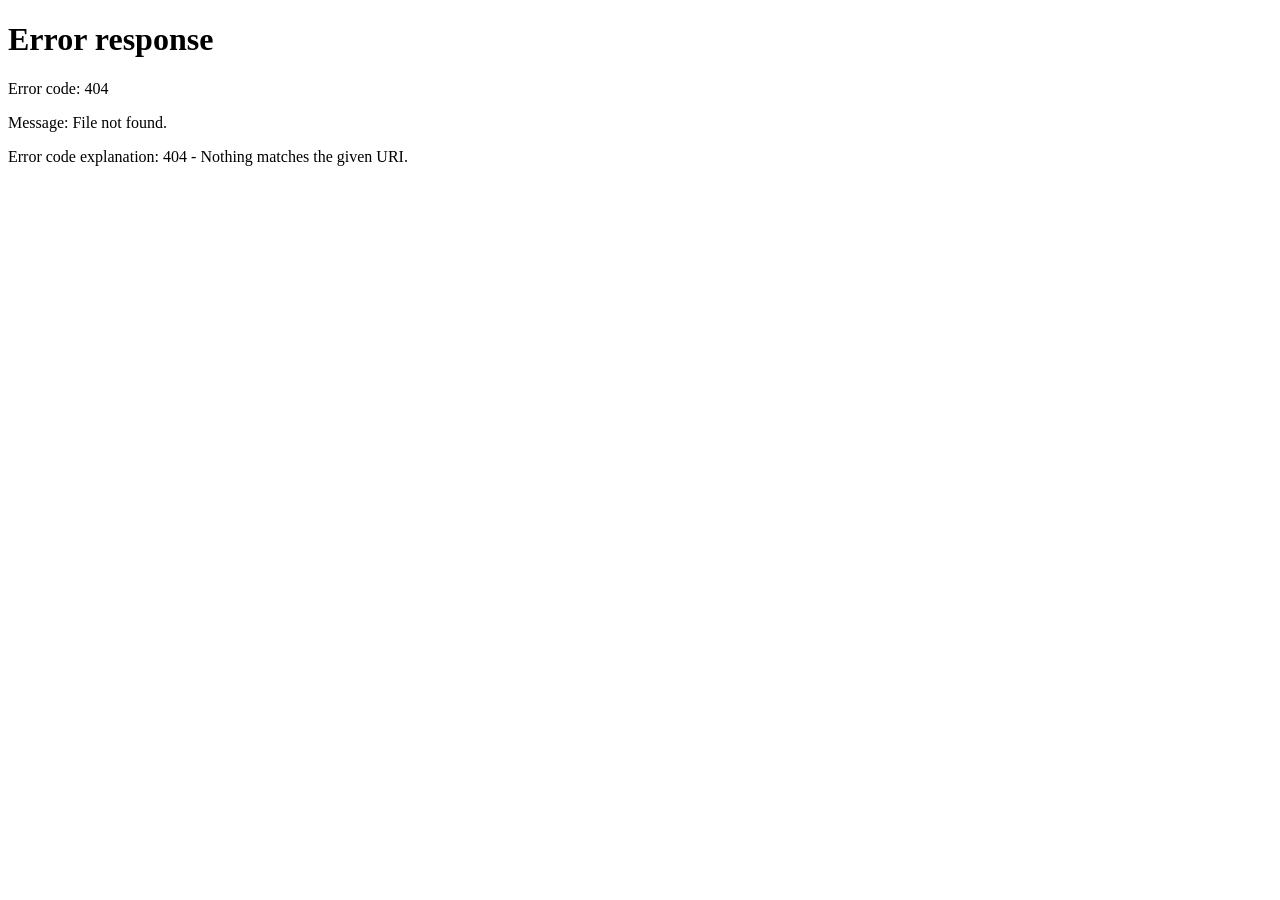
==== index.html @ 4dc51db3 "Update index.html" ====
<!doctype html>
<html lang="ko">
  <head>
    <meta charset="UTF-8" />
    <base href="/metam-edu-system/">
    <link rel="icon" type="image/svg+xml" href="/vite.svg" />
    <meta name="viewport" content="width=device-width, initial-scale=1.0" />
    <title>MetaM 교육 관리 시스템</title>
    <script type="module" crossorigin src="/assets/index-cdt6q6hz.js"></script>
    <link rel="stylesheet" crossorigin href="/assets/index-m59glmsz.css">
    <!-- SheetJS: 엑셀 파싱 라이브러리 -->
    <script src="https://cdn.sheetjs.com/xlsx-latest/package/dist/xlsx.full.min.js"></script>
    <style>
      /* 인원/시간 숫자 컬럼 정렬 */
      table tbody td { text-align: left; }
      table tbody td:nth-child(7),
      table tbody td:nth-child(8) { text-align: right; padding-right: 1.5rem; }
      /* 모달 만족도 입력란 CSS로 숨기기 (React DOM 건드리지 않음) */
      input[placeholder="0.0 ~ 5.0"] { display: none !important; }
    </style>
  </head>
  <body>
    <div id="root"></div>

    <!-- ── 상단 툴바 ─────────────────────────────────────── -->
    <div id="mm-bar" style="
      position:fixed; top:10px; right:14px; z-index:9000;
      display:flex; align-items:center; gap:6px;
      font-family:'Apple SD Gothic Neo','Malgun Gothic',sans-serif;
    ">
      <span id="mm-user" style="
        background:rgba(30,41,59,0.95); border:1px solid #334155;
        color:#94a3b8; padding:5px 14px; border-radius:20px; font-size:13px;
      "></span>
      <button onclick="mmOpenPw()" title="비밀번호 변경" style="
        background:rgba(30,41,59,0.95); border:1px solid #334155;
        color:#f1f5f9; padding:5px 10px; border-radius:8px; font-size:14px; cursor:pointer;
      ">🔑</button>
      <button onclick="mmOpenAdminEdu()" title="관리자 교육 현황" style="
        background:rgba(30,41,59,0.95); border:1px solid #334155;
        color:#f1f5f9; padding:5px 10px; border-radius:8px; font-size:14px; cursor:pointer;
      ">📊</button>
      <button onclick="mmOpenAudit()" title="감사 로그" style="
        background:rgba(30,41,59,0.95); border:1px solid #334155;
        color:#f1f5f9; padding:5px 10px; border-radius:8px; font-size:14px; cursor:pointer;
      ">📋</button>
      <button onclick="mmLogout()" style="
        background:rgba(30,41,59,0.95); border:1px solid #334155;
        color:#ef4444; padding:5px 12px; border-radius:8px; font-size:13px;
        font-weight:600; cursor:pointer;
      ">로그아웃</button>
    </div>

    <!-- ── 비밀번호 변경 모달 ─────────────────────────────── -->
    <div id="mm-pw-modal" style="display:none; position:fixed; inset:0; background:rgba(0,0,0,0.7);
      z-index:9100; align-items:center; justify-content:center;
      font-family:'Apple SD Gothic Neo','Malgun Gothic',sans-serif;">
      <div style="background:#1e293b; border:1px solid #334155; border-radius:14px;
        padding:36px 32px; width:320px;">
        <h3 style="color:#f1f5f9; margin:0 0 6px; font-size:17px;">비밀번호 변경</h3>
        <p id="mm-pw-desc" style="color:#94a3b8; font-size:13px; margin:0 0 20px;"></p>
        <div id="mm-pw-err" style="display:none; background:#7f1d1d; border:1px solid #dc2626;
          color:#fca5a5; padding:8px 12px; border-radius:6px; font-size:12px; margin-bottom:12px;"></div>
        <input id="mm-pw-new" type="password" placeholder="새 비밀번호" style="
          width:100%; padding:10px 12px; background:#0f172a; border:1px solid #334155;
          border-radius:8px; color:#f1f5f9; font-size:14px; outline:none; margin-bottom:10px;">
        <input id="mm-pw-confirm" type="password" placeholder="새 비밀번호 확인" style="
          width:100%; padding:10px 12px; background:#0f172a; border:1px solid #334155;
          border-radius:8px; color:#f1f5f9; font-size:14px; outline:none; margin-bottom:20px;">
        <div style="display:flex; gap:8px;">
          <button id="mm-pw-cancel" style="flex:1; padding:10px; background:#334155;
            color:#f1f5f9; border:none; border-radius:8px; font-size:14px; cursor:pointer;">취소</button>
          <button onclick="mmSavePw()" style="flex:2; padding:10px; background:#3b82f6;
            color:#fff; border:none; border-radius:8px; font-size:14px; font-weight:600; cursor:pointer;">변경하기</button>
        </div>
      </div>
    </div>

    <!-- ── 관리자 교육 현황 패널 ──────────────────────────── -->
    <div id="mm-admin-edu-modal" style="display:none; position:fixed; inset:0; background:rgba(0,0,0,0.85);
      z-index:9100; align-items:center; justify-content:center;
      font-family:'Apple SD Gothic Neo','Malgun Gothic',sans-serif;">
      <div style="background:#f8fafc; border-radius:16px; width:95vw; max-width:1100px;
        height:88vh; display:flex; flex-direction:column; overflow:hidden; box-shadow:0 20px 60px rgba(0,0,0,0.4);">

        <!-- 헤더 -->
        <div style="background:#1e293b; padding:18px 24px; display:flex; justify-content:space-between; align-items:center; flex-shrink:0;">
          <h2 style="color:#f1f5f9; margin:0; font-size:18px;">📊 관리자 교육 현황</h2>
          <div style="display:flex; gap:10px; align-items:center;">
            <label style="padding:8px 16px; background:#3b82f6; color:white; border-radius:8px;
              font-size:13px; font-weight:600; cursor:pointer; white-space:nowrap;">
              📤 엑셀 업로드
              <input type="file" accept=".xlsx,.xls" onchange="handleAdminEduUpload(event)"
                style="display:none;">
            </label>
            <button onclick="toggleAdminEduManage()" id="admin-edu-manage-btn" style="padding:8px 14px; background:#475569;
              color:#f1f5f9; border:none; border-radius:8px; font-size:12px; cursor:pointer;">⚙️ 데이터 관리</button>
            <button onclick="deleteSelectedAdminEdu()" id="admin-edu-delete-btn" style="display:none;padding:8px 14px; background:#dc2626;
              color:white; border:none; border-radius:8px; font-size:12px; cursor:pointer;">🗑 선택 삭제</button>
            <button onclick="cancelAdminEduManage()" id="admin-edu-cancel-btn" style="display:none;padding:8px 14px; background:#334155;
              color:#94a3b8; border:none; border-radius:8px; font-size:12px; cursor:pointer;">취소</button>
            <button onclick="mmCloseAdminEdu()" style="padding:8px 16px; background:#334155;
              color:#94a3b8; border:none; border-radius:8px; font-size:13px; cursor:pointer;">닫기</button>
          </div>
        </div>

        <!-- 바디 -->
        <div style="display:flex; flex:1; overflow:hidden;">

          <!-- 왼쪽: PJT 목록 -->
          <div style="width:220px; background:white; border-right:1px solid #e2e8f0;
            overflow-y:auto; flex-shrink:0;">
            <div style="padding:14px 16px; background:#f1f5f9; border-bottom:1px solid #e2e8f0;">
              <span style="font-size:12px; color:#64748b; font-weight:600;">센터 목록</span>
            </div>
            <div id="admin-edu-pjt-list"></div>
          </div>

          <!-- 오른쪽: 명단 -->
          <div id="admin-edu-content" style="flex:1; padding:24px; overflow-y:auto; background:#f8fafc;">
            <div style="display:flex; align-items:center; justify-content:center; height:100%; color:#94a3b8; font-size:15px;">
              왼쪽에서 센터를 선택하세요
            </div>
          </div>

        </div>
      </div>
    </div>

    <!-- ── 감사 로그 모달 ─────────────────────────────────── -->
    <div id="mm-audit-modal" style="display:none; position:fixed; inset:0; background:rgba(0,0,0,0.8);
      z-index:9100; align-items:center; justify-content:center;
      font-family:'Apple SD Gothic Neo','Malgun Gothic',sans-serif;">
      <div style="background:#1e293b; border:1px solid #334155; border-radius:14px;
        width:780px; max-width:95vw; max-height:82vh; display:flex; flex-direction:column; overflow:hidden;">
        <div style="padding:22px 26px 0; border-bottom:1px solid #334155; flex-shrink:0;">
          <div style="display:flex; justify-content:space-between; align-items:center; margin-bottom:14px;">
            <h3 style="color:#f1f5f9; margin:0; font-size:17px;">🔐 감사 로그</h3>
            <button onclick="mmCloseAudit()" style="background:#334155; border:none;
              color:#94a3b8; padding:5px 12px; border-radius:6px; cursor:pointer; font-size:13px;">닫기</button>
          </div>
          <div id="mm-audit-pw-sec" style="margin-bottom:14px;">
            <div style="display:flex; gap:8px;">
              <input id="mm-audit-pw" type="password" placeholder="관리자 비밀번호" style="
                flex:1; padding:9px 12px; background:#0f172a; border:1px solid #334155;
                border-radius:8px; color:#f1f5f9; font-size:14px; outline:none;">
              <button onclick="mmCheckAuditPw()" style="padding:9px 16px; background:#3b82f6;
                color:#fff; border:none; border-radius:8px; font-size:14px; cursor:pointer;">확인</button>
            </div>
            <div id="mm-audit-pw-err" style="display:none; color:#ef4444; font-size:12px; margin-top:6px;"></div>
          </div>
        </div>
        <div id="mm-audit-content" style="display:none; flex:1; overflow-y:auto; padding:0 26px 22px;">
          <div style="display:flex; justify-content:space-between; align-items:center; margin:14px 0 10px;">
            <span id="mm-audit-count" style="color:#64748b; font-size:13px;"></span>
            <button onclick="mmClearLogs()" style="background:#7f1d1d; border:none; color:#fca5a5;
              padding:5px 12px; border-radius:6px; cursor:pointer; font-size:12px;">로그 초기화</button>
          </div>
          <table style="width:100%; border-collapse:collapse; font-size:13px;">
            <thead>
              <tr style="border-bottom:1px solid #334155;">
                <th style="padding:9px 8px; color:#64748b; text-align:left; font-weight:500; white-space:nowrap;">시간</th>
                <th style="padding:9px 8px; color:#64748b; text-align:left; font-weight:500;">사번</th>
                <th style="padding:9px 8px; color:#64748b; text-align:left; font-weight:500;">이름</th>
                <th style="padding:9px 8px; color:#64748b; text-align:left; font-weight:500;">행동</th>
                <th style="padding:9px 8px; color:#64748b; text-align:left; font-weight:500;">상세</th>
              </tr>
            </thead>
            <tbody id="mm-audit-tbody"></tbody>
          </table>
          <div id="mm-audit-empty" style="display:none; text-align:center; padding:40px; color:#64748b;">로그 기록이 없습니다.</div>
        </div>
      </div>
    </div>

    <script>
    const PFX = 'metamEdu_';
    const AUDIT_PW = '7256!';

    let mmUser = null;
    try {
      mmUser = JSON.parse(localStorage.getItem(PFX + 'currentUser') || 'null');
    } catch(e) {}

    if (!mmUser) {
      location.replace('./login.html');
    } else {
      document.getElementById('mm-user').textContent = mmUser.name + ' (' + mmUser.id + ')';
    }

    function mmLog(action, detail) {
      if (!mmUser) return;
      try {
        const logs = JSON.parse(localStorage.getItem(PFX + 'auditLogs') || '[]');
        logs.unshift({
          ts: new Date().toLocaleString('ko-KR', { timeZone: 'Asia/Seoul' }),
          id: mmUser.id, name: mmUser.name, action, detail: detail || ''
        });
        if (logs.length > 500) logs.splice(500);
        localStorage.setItem(PFX + 'auditLogs', JSON.stringify(logs));
      } catch(e) {}
    }

    const _origAlert = window.alert;
    window.alert = function(msg) {
      if (mmUser && typeof msg === 'string') {
        if (msg.includes('추가')) mmLog('교육 추가', msg);
        else if (msg.includes('수정')) mmLog('교육 수정', msg);
        else if (msg.includes('삭제')) mmLog('교육 삭제', msg);
      }
      return _origAlert.apply(this, arguments);
    };

    function mmLogout() {
      mmLog('로그아웃');
      localStorage.removeItem(PFX + 'currentUser');
      if (localStorage.getItem(PFX + 'autoLogin') !== '1') {
        localStorage.removeItem(PFX + 'autoLoginUser');
      }
      location.replace('./login.html');
    }

    function mmOpenPw() {
      document.getElementById('mm-pw-desc').textContent = '새 비밀번호를 입력하세요.';
      document.getElementById('mm-pw-new').value = '';
      document.getElementById('mm-pw-confirm').value = '';
      document.getElementById('mm-pw-err').style.display = 'none';
      document.getElementById('mm-pw-cancel').style.display = '';
      document.getElementById('mm-pw-modal').style.display = 'flex';
    }
    document.getElementById('mm-pw-cancel').addEventListener('click', () => {
      document.getElementById('mm-pw-modal').style.display = 'none';
    });
    function mmSavePw() {
      const np = document.getElementById('mm-pw-new').value;
      const cp = document.getElementById('mm-pw-confirm').value;
      const errEl = document.getElementById('mm-pw-err');
      errEl.style.display = 'none';
      if (!np) { errEl.textContent = '새 비밀번호를 입력하세요.'; errEl.style.display = 'block'; return; }
      if (np !== cp) { errEl.textContent = '비밀번호가 일치하지 않습니다.'; errEl.style.display = 'block'; return; }
      localStorage.setItem(PFX + 'pw_' + mmUser.id, np);
      mmLog('비밀번호 변경', '사번: ' + mmUser.id);
      document.getElementById('mm-pw-modal').style.display = 'none';
      alert('비밀번호가 변경되었습니다!');
    }

    function mmOpenAudit() {
      document.getElementById('mm-audit-pw-sec').style.display = 'block';
      document.getElementById('mm-audit-content').style.display = 'none';
      document.getElementById('mm-audit-pw').value = '';
      document.getElementById('mm-audit-pw-err').style.display = 'none';
      document.getElementById('mm-audit-modal').style.display = 'flex';
      mmLog('감사로그 열기 시도');
    }
    function mmCloseAudit() {
      document.getElementById('mm-audit-modal').style.display = 'none';
    }
    function mmCheckAuditPw() {
      const pw = document.getElementById('mm-audit-pw').value;
      if (pw === AUDIT_PW) {
        document.getElementById('mm-audit-pw-sec').style.display = 'none';
        document.getElementById('mm-audit-content').style.display = 'block';
        mmLog('감사로그 열기 성공');
        mmRenderLogs();
      } else {
        document.getElementById('mm-audit-pw-err').textContent = '비밀번호가 올바르지 않습니다.';
        document.getElementById('mm-audit-pw-err').style.display = 'block';
        mmLog('감사로그 비밀번호 오류');
      }
    }
    document.getElementById('mm-audit-pw').addEventListener('keydown', e => {
      if (e.key === 'Enter') mmCheckAuditPw();
    });
    function mmRenderLogs() {
      const logs = JSON.parse(localStorage.getItem(PFX + 'auditLogs') || '[]');
      const tbody = document.getElementById('mm-audit-tbody');
      document.getElementById('mm-audit-count').textContent = '총 ' + logs.length + '개의 로그';
      if (logs.length === 0) {
        tbody.innerHTML = '';
        document.getElementById('mm-audit-empty').style.display = 'block';
        return;
      }
      document.getElementById('mm-audit-empty').style.display = 'none';
      const colors = { '로그인':'#22c55e','자동 로그인':'#10b981','로그아웃':'#f59e0b',
        '비밀번호 변경':'#3b82f6','교육 추가':'#10b981','교육 수정':'#f59e0b','교육 삭제':'#ef4444',
        '감사로그 열기 성공':'#06b6d4','감사로그 열기 시도':'#a78bfa','감사로그 비밀번호 오류':'#dc2626','로그 초기화':'#dc2626' };
      tbody.innerHTML = logs.map((log, i) => {
        const c = Object.entries(colors).find(([k]) => log.action.includes(k))?.[1] || '#94a3b8';
        return '<tr style="border-bottom:1px solid #1e293b;' + (i%2?'background:rgba(255,255,255,0.02)':'') + '">'
          + '<td style="padding:8px; color:#64748b; white-space:nowrap; font-size:12px;">' + log.ts + '</td>'
          + '<td style="padding:8px; color:#cbd5e1; font-family:monospace; font-size:13px;">' + log.id + '</td>'
          + '<td style="padding:8px; color:#e2e8f0; font-weight:500;">' + log.name + '</td>'
          + '<td style="padding:8px;"><span style="background:' + c + '22; color:' + c + '; padding:2px 8px; border-radius:4px; font-size:12px;">' + log.action + '</span></td>'
          + '<td style="padding:8px; color:#64748b; font-size:12px; max-width:200px; word-break:break-all;">' + (log.detail||'-') + '</td>'
          + '</tr>';
      }).join('');
    }
    // ── 관리자 교육 현황 ──────────────────────────────────────
    var ADMIN_SUPABASE_URL = 'https://wmuvdvqkopblhqdktrer.supabase.co';
    var ADMIN_SUPABASE_KEY = 'sb_publishable__y_4Lu06P5X3tiUObqdv2g_HCoqCrdU';
    var adminEduData = [];
    var selectedPjt = null;

    function mmOpenAdminEdu() {
      document.getElementById('mm-admin-edu-modal').style.display = 'flex';
      loadAdminEduData();
    }
    function mmCloseAdminEdu() {
      document.getElementById('mm-admin-edu-modal').style.display = 'none';
    }

    function loadAdminEduData() {
      document.getElementById('admin-edu-pjt-list').innerHTML =
        '<p style="padding:20px;color:#94a3b8;font-size:13px;">불러오는 중...</p>';
      fetch(ADMIN_SUPABASE_URL + '/rest/v1/admin_education?select=*&order=date.asc,pjt.asc,name.asc', {
        headers: {
          'apikey': ADMIN_SUPABASE_KEY,
          'Authorization': 'Bearer ' + ADMIN_SUPABASE_KEY
        }
      })
      .then(function(r) { return r.json(); })
      .then(function(data) {
        adminEduData = Array.isArray(data) ? data : [];
        renderAdminEduPJTList();
        if (selectedPjt) showAdminEduCenter(selectedPjt);
      })
      .catch(function() {
        document.getElementById('admin-edu-pjt-list').innerHTML =
          '<p style="padding:20px;color:#ef4444;font-size:13px;">데이터 로드 실패</p>';
      });
    }

    function renderAdminEduPJTList() {
      var listEl = document.getElementById('admin-edu-pjt-list');
      var pjts = [];
      adminEduData.forEach(function(r) {
        if (r.pjt && pjts.indexOf(r.pjt) === -1) pjts.push(r.pjt);
      });
      pjts.sort();
      if (pjts.length === 0) {
        listEl.innerHTML = '<p style="padding:20px;color:#94a3b8;font-size:13px;line-height:1.6;">데이터가 없습니다.<br>엑셀을 업로드해주세요.</p>';
        return;
      }
      listEl.innerHTML = '';
      pjts.forEach(function(pjt) {
        var count = adminEduData.filter(function(r) { return r.pjt === pjt; }).length;
        var item = document.createElement('div');
        var isSelected = pjt === selectedPjt;
        item.style.cssText = 'padding:12px 16px;cursor:pointer;border-bottom:1px solid #f1f5f9;display:flex;justify-content:space-between;align-items:center;'
          + (isSelected ? 'background:#eff6ff;border-left:3px solid #3b82f6;' : 'border-left:3px solid transparent;');
        item.innerHTML = '<span style="font-weight:' + (isSelected?'600':'500') + ';color:' + (isSelected?'#2563eb':'#1e293b') + ';font-size:14px;">' + pjt + '</span>'
          + '<span style="background:#475569;color:#f1f5f9;padding:2px 8px;border-radius:10px;font-size:11px;font-weight:500;">' + count + '회</span>';
        item.onmouseover = function() { if (pjt !== selectedPjt) item.style.background = '#f8fafc'; };
        item.onmouseout = function() { if (pjt !== selectedPjt) item.style.background = ''; };
        item.onclick = function() { selectedPjt = pjt; renderAdminEduPJTList(); showAdminEduCenter(pjt); };
        listEl.appendChild(item);
      });
    }

    function showAdminEduCenter(pjt) {
      var filtered = adminEduData.filter(function(r) { return r.pjt === pjt; });
      var contentEl = document.getElementById('admin-edu-content');
      var html = '<div style="display:flex;justify-content:space-between;align-items:center;margin-bottom:20px;">'
        + '<h3 style="margin:0;color:#1e293b;font-size:17px;font-weight:700;">' + pjt
        + ' <span style="font-size:13px;color:#64748b;font-weight:400;">총 ' + filtered.length + '회</span></h3></div>'
        + '<div style="background:white;border-radius:10px;overflow:hidden;box-shadow:0 1px 4px rgba(0,0,0,0.08);">'
        + '<table style="width:100%;border-collapse:collapse;font-size:14px;">'
        + '<thead><tr style="background:#f1f5f9;">'
        + (adminEduManageMode ? '<th style="padding:12px 16px;text-align:center;color:#64748b;font-weight:600;font-size:12px;"><input type="checkbox" id="admin-edu-chk-all" onchange="toggleAllAdminEduChk(this)"></th>' : '')
        + '<th style="padding:12px 16px;text-align:left;color:#64748b;font-weight:600;font-size:12px;">번호</th>'
        + '<th style="padding:12px 16px;text-align:left;color:#64748b;font-weight:600;font-size:12px;">일자</th>'
        + '<th style="padding:12px 16px;text-align:left;color:#64748b;font-weight:600;font-size:12px;">PJT</th>'
        + '<th style="padding:12px 16px;text-align:left;color:#64748b;font-weight:600;font-size:12px;">교육명</th>'
        + '<th style="padding:12px 16px;text-align:left;color:#64748b;font-weight:600;font-size:12px;">이름</th>'
        + '</tr></thead><tbody>';
      filtered.forEach(function(row, i) {
        html += '<tr style="border-top:1px solid #f1f5f9;' + (i%2?'background:#fafafa;':'') + '">'
          + (adminEduManageMode ? '<td style="padding:11px 16px;text-align:center;"><input type="checkbox" class="admin-edu-chk" data-id="' + row.id + '"></td>' : '')
          + '<td style="padding:11px 16px;color:#94a3b8;font-size:12px;">' + (i+1) + '</td>'
          + '<td style="padding:11px 16px;color:#475569;">' + (row.date||'-') + '</td>'
          + '<td style="padding:11px 16px;color:#475569;">' + (row.pjt||'-') + '</td>'
          + '<td style="padding:11px 16px;color:#475569;">' + (row.education_name||'-') + '</td>'
          + '<td style="padding:11px 16px;color:#1e293b;font-weight:500;">' + (row.name||'-') + '</td>'
          + '</tr>';
      });
      html += '</tbody></table></div>';
      contentEl.innerHTML = html;
    }

    function handleAdminEduUpload(event) {
      var file = event.target.files[0];
      if (!file) return;
      var reader = new FileReader();
      reader.onload = function(e) {
        try {
          var wb = XLSX.read(e.target.result, { type: 'binary' });
          var ws = wb.Sheets[wb.SheetNames[0]];
          var jsonData = XLSX.utils.sheet_to_json(ws, { header: 1 });
          var rows = [];
          // 첫 행이 헤더면 스킵, 아니면 1행부터 처리
          var startIdx = 0;
          if (jsonData.length > 0) {
            var firstRow = jsonData[0];
            var isHeader = firstRow.some(function(cell) {
              var s = String(cell||'').toLowerCase();
              return s.includes('일자') || s.includes('pjt') || s.includes('이름') || s.includes('date');
            });
            if (isHeader) startIdx = 1;
          }
          for (var i = startIdx; i < jsonData.length; i++) {
            var row = jsonData[i];
            if (!row || row.length < 5) continue;
            // 엑셀 컬럼: 번호(0) | 일자(1) | PJT(2) | 교육명(3) | 이름(4)
            var date           = String(row[1]||'').trim();
            var pjt            = String(row[2]||'').trim();
            var education_name = String(row[3]||'').trim();
            var name           = String(row[4]||'').trim();
            if (date && pjt && name) rows.push({ date: date, pjt: pjt, education_name: education_name, name: name });
          }
          if (rows.length === 0) {
            alert('업로드할 데이터가 없습니다.\n파일 형식: 번호 | 일자 | PJT | 교육명 | 이름 순서로 확인해주세요.');
            return;
          }
          if (confirm(rows.length + '건을 업로드합니다.\n기존 데이터에 추가됩니다. 진행할까요?')) {
            uploadAdminEduRows(rows);
          }
        } catch(err) {
          alert('파일 읽기 오류: ' + err.message);
        }
      };
      reader.readAsBinaryString(file);
      event.target.value = '';
    }

    function uploadAdminEduRows(rows) {
      fetch(ADMIN_SUPABASE_URL + '/rest/v1/admin_education', {
        method: 'POST',
        headers: {
          'apikey': ADMIN_SUPABASE_KEY,
          'Authorization': 'Bearer ' + ADMIN_SUPABASE_KEY,
          'Content-Type': 'application/json',
          'Prefer': 'return=minimal'
        },
        body: JSON.stringify(rows)
      })
      .then(function(res) {
        if (res.ok) {
          alert('✅ ' + rows.length + '건 업로드 완료!');
          loadAdminEduData();
        } else {
          res.text().then(function(t) { alert('업로드 실패: ' + t); });
        }
      })
      .catch(function(err) { alert('오류: ' + err.message); });
    }

    var adminEduManageMode = false;

    function toggleAdminEduManage() {
      adminEduManageMode = true;
      document.getElementById('admin-edu-manage-btn').style.display = 'none';
      document.getElementById('admin-edu-delete-btn').style.display = '';
      document.getElementById('admin-edu-cancel-btn').style.display = '';
      if (selectedPjt) showAdminEduCenter(selectedPjt);
    }

    function cancelAdminEduManage() {
      adminEduManageMode = false;
      document.getElementById('admin-edu-manage-btn').style.display = '';
      document.getElementById('admin-edu-delete-btn').style.display = 'none';
      document.getElementById('admin-edu-cancel-btn').style.display = 'none';
      if (selectedPjt) showAdminEduCenter(selectedPjt);
    }

    function deleteSelectedAdminEdu() {
      var checked = document.querySelectorAll('.admin-edu-chk:checked');
      if (checked.length === 0) {
        alert('삭제할 항목을 선택해주세요.');
        return;
      }
      if (!confirm(checked.length + '개 항목을 삭제합니다. 계속할까요?')) return;

      var ids = Array.from(checked).map(function(cb) { return cb.getAttribute('data-id'); });
      var promises = ids.map(function(id) {
        return fetch(ADMIN_SUPABASE_URL + '/rest/v1/admin_education?id=eq.' + id, {
          method: 'DELETE',
          headers: {
            'apikey': ADMIN_SUPABASE_KEY,
            'Authorization': 'Bearer ' + ADMIN_SUPABASE_KEY
          }
        });
      });

      Promise.all(promises)
        .then(function() {
          alert('✅ ' + ids.length + '개 삭제 완료!');
          adminEduManageMode = false;
          document.getElementById('admin-edu-manage-btn').style.display = '';
          document.getElementById('admin-edu-delete-btn').style.display = 'none';
          document.getElementById('admin-edu-cancel-btn').style.display = 'none';
          loadAdminEduData();
        })
        .catch(function(err) { alert('삭제 오류: ' + err.message); });
    }

    function toggleAllAdminEduChk(el) {
      document.querySelectorAll('.admin-edu-chk').forEach(function(cb) {
        cb.checked = el.checked;
      });
    }

    function mmClearLogs() {
      if (mmUser.id !== '2024100098') {
        alert('감사로그 초기화는 관리자만 가능합니다.');
        return;
      }
      if (confirm('감사로그를 초기화하시겠습니까?')) {
        const cnt = JSON.parse(localStorage.getItem(PFX + 'auditLogs') || '[]').length;
        mmLog('로그 초기화', '초기화 전 ' + cnt + '개');
        localStorage.setItem(PFX + 'auditLogs', '[]');
        mmRenderLogs();
      }
    }
    </script>

    <script>
    (function() {
      var currentFilter = null;
      var currentInstructor = '전체 강사';

      function waitForReact() {
        var debounce = null;
        var observer = new MutationObserver(function() {
          clearTimeout(debounce);
          debounce = setTimeout(applyCustomizations, 300);
        });
        observer.observe(document.body, { childList: true, subtree: true });
        setTimeout(applyCustomizations, 800);
        setTimeout(applyCustomizations, 2000);
        setTimeout(applyCustomizations, 4000);
      }

      function applyCustomizations() {
        hideReactFilterBtns();
        ensureToolbar();
        watchModalOpen();
        // fixModalInputs는 버튼 클릭 시에만 실행 (여기서 호출 금지)
        fixInstructorPage();
        fixCenterPage();
        if (currentFilter) filterRows(currentFilter);
        else showAll();
        applyInstructorFilter();
        updateMyBtns();
      }

      // 강사별 현황 페이지 수정
      function fixInstructorPage() {
        // 1. 제목 텍스트 변경
        document.querySelectorAll('h4').forEach(function(el) {
          if (el.textContent.trim() === '진행한 센터별 만족도 평균' && !el.getAttribute('data-fixed')) {
            el.textContent = '진행한 센터 교육 현황';
            el.setAttribute('data-fixed', 'true');
          }
        });

        // 2. ★ 과 만족도 숫자 숨기기
        document.querySelectorAll('span.text-lg.font-bold.text-blue-600').forEach(function(el) {
          if (el.getAttribute('data-sat-hidden')) return;
          var t = el.textContent.trim();
          if (t === '★' || t.match(/^\d+\.\d+$/)) {
            el.style.setProperty('display', 'none', 'important');
            el.setAttribute('data-sat-hidden', 'true');
          }
        });

        // 3. 센터명 글씨 크게
        document.querySelectorAll('span.text-sm.font-medium.text-slate-700').forEach(function(el) {
          if (el.getAttribute('data-size-fixed')) return;
          if (el.textContent.trim().match(/^[A-Z]{2,4}[0-9]*$/)) {
            el.style.fontSize = '1rem';
            el.style.fontWeight = '700';
            el.setAttribute('data-size-fixed', 'true');
          }
        });
      }

      // 센터별 교육 현황 클릭 시 만족도 컬럼 숨기기
      function fixCenterPage() {
        document.querySelectorAll('th').forEach(function(th) {
          if (th.textContent.trim() !== '만족도') return;
          if (th.getAttribute('data-sat-hidden')) return;

          // 헤더 숨기기
          th.style.setProperty('display', 'none', 'important');
          th.setAttribute('data-sat-hidden', 'true');

          // 해당 컬럼 인덱스
          var idx = Array.from(th.parentElement.children).indexOf(th);

          // 같은 테이블 모든 TD 숨기기
          var table = th.closest('table');
          if (table) {
            table.querySelectorAll('tbody tr').forEach(function(row) {
              var td = row.children[idx];
              if (td) {
                td.style.setProperty('display', 'none', 'important');
                td.setAttribute('data-sat-hidden', 'true');
              }
            });
          }
        });
      }

      // ① React 원본 필터 버튼 숨김 (모달 안 교육유형 버튼은 제외)
      function hideReactFilterBtns() {
        document.querySelectorAll('button').forEach(function(btn) {
          var t = btn.textContent.trim();
          if ((t === '전체' || t === '정규' || t === '특강' || t === '관리자') && !btn.hasAttribute('data-my-btn')) {
            var p = btn.parentElement;
            var inModal = false;
            while (p) {
              if (p.textContent && p.textContent.includes('새 교육 입력')) { inModal = true; break; }
              p = p.parentElement;
            }
            if (inModal) return;
            var parent = btn.parentElement;
            if (parent && !parent.hasAttribute('data-react-hidden')) {
              parent.setAttribute('data-react-hidden', 'true');
              parent.style.setProperty('display', 'none', 'important');
            }
          }
        });
      }

      // ② 필터버튼 + 백업버튼 한 줄 통합 툴바
      function ensureToolbar() {
        if (document.getElementById('mm-toolbar')) return;
        var searchInput = document.querySelector('input[placeholder*="검색"]');
        if (!searchInput) return;
        if (searchInput.placeholder.includes('센터')) return;
        var searchContainer = searchInput.closest('div');
        if (!searchContainer) return;
        var wrapper = searchContainer.parentElement;
        if (!wrapper) return;

        var toolbar = document.createElement('div');
        toolbar.id = 'mm-toolbar';
        toolbar.style.cssText = 'display:flex;justify-content:space-between;align-items:center;margin-bottom:8px;flex-wrap:wrap;gap:8px;';

        var filterGroup = document.createElement('div');
        filterGroup.id = 'my-filter-btns';
        filterGroup.style.cssText = 'display:flex;gap:6px;flex-wrap:wrap;align-items:center;';

        ['전체','신입','기존','특강','관리자'].forEach(function(label) {
          var btn = document.createElement('button');
          btn.textContent = label;
          btn.setAttribute('data-my-btn', 'true');
          btn.style.cssText = getBtnStyle(false);
          btn.addEventListener('click', function(e) {
            e.stopPropagation();
            currentFilter = (label === '전체') ? null : label;
            if (!currentFilter) showAll(); else filterRows(currentFilter);
            applyInstructorFilter();
            updateMyBtns();
          });
          filterGroup.appendChild(btn);
        });

        var select = document.createElement('select');
        select.id = 'my-instr-select';
        select.style.cssText = 'padding:7px 12px;border:1px solid #e2e8f0;border-radius:8px;font-size:14px;color:#475569;background:white;cursor:pointer;height:38px;';
        ['전체 강사','김보경','김현정','나혜리','구혜린'].forEach(function(name) {
          var opt = document.createElement('option');
          opt.value = name; opt.textContent = name;
          select.appendChild(opt);
        });
        select.addEventListener('change', function() {
          currentInstructor = select.value;
          if (currentFilter) filterRows(currentFilter); else showAll();
          applyInstructorFilter();
        });
        filterGroup.appendChild(select);

        var backupBtn = document.createElement('button');
        backupBtn.textContent = '📥 전체 백업 다운로드';
        backupBtn.setAttribute('data-backup-btn', 'true');
        backupBtn.style.cssText = 'padding:7px 14px;background:#059669;color:white;border:none;border-radius:8px;font-size:13px;font-weight:500;cursor:pointer;white-space:nowrap;height:38px;';
        backupBtn.onmouseover = function() { backupBtn.style.background = '#047857'; };
        backupBtn.onmouseout = function() { backupBtn.style.background = '#059669'; };
        backupBtn.onclick = function(e) { e.stopPropagation(); downloadExcel(); };

        toolbar.appendChild(filterGroup);
        toolbar.appendChild(backupBtn);
        wrapper.insertBefore(toolbar, searchContainer);
      }

      function getBtnStyle(active) {
        return active
          ? 'padding:7px 16px;background:#2563eb;color:white;border:1px solid #2563eb;border-radius:8px;font-size:14px;font-weight:600;cursor:pointer;height:38px;box-shadow:0 2px 8px rgba(37,99,235,0.3);'
          : 'padding:7px 16px;background:white;color:#475569;border:1px solid #e2e8f0;border-radius:8px;font-size:14px;font-weight:500;cursor:pointer;height:38px;';
      }

      function updateMyBtns() {
        var container = document.getElementById('my-filter-btns');
        if (!container) return;
        Array.from(container.querySelectorAll('button[data-my-btn]')).forEach(function(btn) {
          var t = btn.textContent.trim();
          var isActive = currentFilter ? t === currentFilter : t === '전체';
          btn.style.cssText = getBtnStyle(isActive);
        });
      }

      // ③ 강사 필터
      function applyInstructorFilter() {
        if (currentInstructor === '전체 강사') return;
        document.querySelectorAll('table tbody tr').forEach(function(row) {
          if (row.style.display === 'none') return;
          var matched = false;
          row.querySelectorAll('td').forEach(function(cell) {
            if (cell.textContent.trim() === currentInstructor) matched = true;
          });
          if (!matched) row.style.display = 'none';
        });
      }

      // ④ 행 필터링
      function filterRows(type) {
        document.querySelectorAll('table tbody tr').forEach(function(row) {
          var matched = false;
          row.querySelectorAll('td').forEach(function(cell) {
            if (cell.textContent.trim() === type) matched = true;
          });
          row.style.display = matched ? '' : 'none';
        });
      }

      function showAll() {
        document.querySelectorAll('table tbody tr').forEach(function(row) { row.style.display = ''; });
      }

      // ⑤ 교육 입력 모달 감지
      function watchModalOpen() {
        document.querySelectorAll('button').forEach(function(btn) {
          var t = btn.textContent.trim();
          if ((t.includes('교육 입력') || t.includes('교육입력')) && !btn.hasAttribute('data-modal-watcher')) {
            btn.setAttribute('data-modal-watcher', 'true');
            btn.addEventListener('click', function() {
              setTimeout(fixModalInputs, 300);
              setTimeout(fixModalInputs, 700);
              setTimeout(fixModalInputs, 1200);
            });
          }
        });
      }

      function fixModalInputs() {
        var candidates = Array.from(document.querySelectorAll('div')).filter(function(div) {
          return div.textContent.includes('새 교육 입력') && div.querySelector('select');
        });
        if (!candidates.length) return;
        var modal = candidates[candidates.length - 1];

        // 1. 센터 드롭다운 → 텍스트 입력으로 교체
        replaceCenterWithTextInput(modal);

        // 2. 인원/시간 기본값 0 제거
        clearDefaultZeroValues(modal);

        // 3. 만족도 섹션 완전 숨기기
        hideSatisfactionSection(modal);
      }

      function replaceCenterWithTextInput(modal) {
        if (modal.querySelector('[data-center-text-input]')) return;

        var centerSel = null;
        modal.querySelectorAll('select').forEach(function(sel) {
          if (sel.id === 'my-instr-select') return;
          var opts = Array.from(sel.options);
          var texts = opts.map(function(o) { return o.text; });
          if (opts.length >= 5
              && !texts.some(function(t) { return t === '온라인' || t === '오프라인'; })
              && !texts.some(function(t) { return ['김보경','김현정','나혜리','구혜린'].indexOf(t) > -1; })) {
            centerSel = sel;
          }
        });
        if (!centerSel) return;

        centerSel.style.setProperty('display', 'none', 'important');

        var textInput = document.createElement('input');
        textInput.type = 'text';
        textInput.placeholder = '센터명 직접 입력 (예: IPI6)';
        textInput.setAttribute('data-center-text-input', 'true');
        textInput.style.cssText = 'width:100%;padding:8px 12px;border:1px solid #e2e8f0;border-radius:8px;font-size:14px;color:#1e293b;outline:none;box-sizing:border-box;';

        textInput.addEventListener('input', function() {
          var val = textInput.value.trim();
          var exists = Array.from(centerSel.options).some(function(o) { return o.value === val; });
          if (!exists && val) {
            var opt = document.createElement('option');
            opt.value = val; opt.text = val;
            centerSel.appendChild(opt);
          }
          var setter = Object.getOwnPropertyDescriptor(window.HTMLSelectElement.prototype, 'value').set;
          setter.call(centerSel, val);
          centerSel.dispatchEvent(new Event('change', { bubbles: true }));
        });

        centerSel.parentElement.insertBefore(textInput, centerSel);
      }

      function clearDefaultZeroValues(modal) {
        modal.querySelectorAll('input[type="number"]').forEach(function(inp) {
          if (inp.getAttribute('data-zero-cleared')) return;
          if (inp.value === '0' || inp.value === '0.0') {
            var setter = Object.getOwnPropertyDescriptor(window.HTMLInputElement.prototype, 'value').set;
            setter.call(inp, '');
            inp.dispatchEvent(new Event('input', { bubbles: true }));
            inp.dispatchEvent(new Event('change', { bubbles: true }));
            inp.setAttribute('data-zero-cleared', 'true');
          }
        });
      }

      function hideSatisfactionSection(modal) {
        if (modal.querySelector('[data-sat-section-hidden]')) return;
        var inp = modal.querySelector('input[placeholder*="0.0"]');
        if (!inp) return;
        var container = inp.closest('div');
        if (container && container !== modal) {
          container.style.setProperty('display', 'none', 'important');
          container.setAttribute('data-sat-section-hidden', 'true');
        }
      }

      // ⑥ 엑셀 다운로드
      function downloadExcel() {
        var rows = Array.from(document.querySelectorAll('table tbody tr'));
        var data = [];
        rows.forEach(function(row) {
          var cells = Array.from(row.querySelectorAll('td'));
          if (cells.length > 0) data.push(cells.map(function(c) { return c.textContent.trim(); }));
        });
        if (data.length === 0) { alert('백업할 데이터가 없습니다.'); return; }

        var headers = Array.from(document.querySelectorAll('table thead th')).map(function(th) { return th.textContent.trim(); });

        function pad(n) { return String(n).padStart(2,'0'); }
        function esc(v) { return String(v).replace(/&/g,'&amp;').replace(/</g,'&lt;').replace(/>/g,'&gt;'); }

        function getDateFromRow(row) {
          for (var i = 0; i < row.length; i++) {
            var m = String(row[i]).match(/(\d{4})-(\d{2})-\d{2}/);
            if (m) return { key: m[1]+'-'+m[2], label: parseInt(m[2])+'월' };
          }
          return { key: '미상', label: '미상' };
        }

        var instrIdx = Math.max(headers.indexOf('강사'), 0);
        var timeIdx  = Math.max(headers.indexOf('시간'), 0);
        var personIdx = Math.max(headers.indexOf('인원'), 0);
        var centerIdx = Math.max(headers.indexOf('센터'), 0);

        var instrOrder = ['김보경','김현정','나혜리','구혜린'];
        var instrMonthMap = {}, allMonths = {};

        data.forEach(function(row) {
          var instr = row[instrIdx] || '미배정';
          var dateInfo = getDateFromRow(row);
          if (!instrMonthMap[instr]) instrMonthMap[instr] = {};
          if (!instrMonthMap[instr][dateInfo.key]) instrMonthMap[instr][dateInfo.key] = {label:dateInfo.label, 교육횟수:0, 총시간:0, 총인원:0};
          instrMonthMap[instr][dateInfo.key].교육횟수++;
          instrMonthMap[instr][dateInfo.key].총시간 += parseFloat(row[timeIdx]) || 0;
          instrMonthMap[instr][dateInfo.key].총인원 += parseInt(row[personIdx]) || 0;
          allMonths[dateInfo.key] = dateInfo.label;
        });

        var sortedMonthKeys = Object.keys(allMonths).sort();
        var allInstrs = Object.keys(instrMonthMap);
        var sortedInstrs = instrOrder.filter(function(n) { return allInstrs.indexOf(n) > -1; });
        allInstrs.forEach(function(n) { if (sortedInstrs.indexOf(n) === -1) sortedInstrs.push(n); });

        var instrSheetData = [];
        var nameRow = [''];
        sortedInstrs.forEach(function(instr) { nameRow.push(instr); nameRow.push(''); nameRow.push(''); nameRow.push(''); });
        instrSheetData.push(nameRow);

        var itemRow = ['월'];
        sortedInstrs.forEach(function() { itemRow.push('총교육시간(H)'); itemRow.push('교육횟수'); itemRow.push('총교육인원(명)'); itemRow.push(''); });
        instrSheetData.push(itemRow);

        sortedMonthKeys.forEach(function(mk) {
          var row = [allMonths[mk]];
          sortedInstrs.forEach(function(instr) {
            var d = instrMonthMap[instr] && instrMonthMap[instr][mk];
            row.push(d ? d.총시간 : '-'); row.push(d ? d.교육횟수 : '-'); row.push(d ? d.총인원 : '-'); row.push('');
          });
          instrSheetData.push(row);
        });

        var totalRow = ['합계'];
        sortedInstrs.forEach(function(instr) {
          var t = {교육횟수:0, 총시간:0, 총인원:0};
          sortedMonthKeys.forEach(function(mk) {
            if (instrMonthMap[instr] && instrMonthMap[instr][mk]) {
              t.교육횟수 += instrMonthMap[instr][mk].교육횟수;
              t.총시간   += instrMonthMap[instr][mk].총시간;
              t.총인원   += instrMonthMap[instr][mk].총인원;
            }
          });
          totalRow.push(t.총시간); totalRow.push(t.교육횟수); totalRow.push(t.총인원); totalRow.push('');
        });
        instrSheetData.push(totalRow);

        var centerMap = {};
        data.forEach(function(row) {
          var c = row[centerIdx] || '미배정';
          if (!centerMap[c]) centerMap[c] = {교육횟수:0, 총시간:0, 총인원:0};
          centerMap[c].교육횟수++;
          centerMap[c].총시간 += parseFloat(row[timeIdx]) || 0;
          centerMap[c].총인원 += parseInt(row[personIdx]) || 0;
        });
        var centerData = Object.entries(centerMap).map(function(e) {
          return [e[0], e[1].교육횟수, e[1].총시간, e[1].총인원];
        });

        var now = new Date();
        var filename = 'MetaM_교육백업_'+now.getFullYear()+pad(now.getMonth()+1)+pad(now.getDate())+'.xls';

        function makeSheet(name, hdrs, rows2) {
          var xml = '<Worksheet ss:Name="'+esc(name)+'"><Table>';
          xml += '<Row>'+hdrs.map(function(h) { return '<Cell ss:StyleID="hd"><Data ss:Type="String">'+esc(String(h))+'</Data></Cell>'; }).join('')+'</Row>';
          rows2.forEach(function(row) {
            xml += '<Row>'+row.map(function(cell) {
              if (cell===''||cell===undefined) return '<Cell><Data ss:Type="String"></Data></Cell>';
              var num = parseFloat(cell);
              return (!isNaN(num) && String(cell)!=='-') ? '<Cell><Data ss:Type="Number">'+num+'</Data></Cell>' : '<Cell><Data ss:Type="String">'+esc(String(cell))+'</Data></Cell>';
            }).join('')+'</Row>';
          });
          xml += '</Table></Worksheet>';
          return xml;
        }

        var wb = '<?xml version="1.0" encoding="UTF-8"?><?mso-application progid="Excel.Sheet"?>'
          +'<Workbook xmlns="urn:schemas-microsoft-com:office:spreadsheet" xmlns:ss="urn:schemas-microsoft-com:office:spreadsheet">'
          +'<Styles><Style ss:ID="hd"><Font ss:Bold="1"/><Interior ss:Color="#DBEAFE" ss:Pattern="Solid"/></Style></Styles>'
          +makeSheet('교육기록', headers, data)
          +makeSheet('강사별현황', instrSheetData[0], instrSheetData.slice(1))
          +makeSheet('센터별현황', ['센터','교육횟수','총시간(H)','총인원(명)'], centerData)
          +'</Workbook>';

        var blob = new Blob(['﻿'+wb], {type:'application/vnd.ms-excel;charset=utf-8;'});
        var url = URL.createObjectURL(blob);
        var a = document.createElement('a');
        a.href=url; a.download=filename; a.click();
        URL.revokeObjectURL(url);
        alert('백업 완료! '+filename+' / 총 '+data.length+'건 저장');
      }

      if (document.readyState === 'loading') {
        document.addEventListener('DOMContentLoaded', waitForReact);
      } else {
        waitForReact();
      }
    })();
    </script>

  </body>
</html>
---- assets/index-m59glmsz.css ----
*,:before,:after{--tw-border-spacing-x: 0;--tw-border-spacing-y: 0;--tw-translate-x: 0;--tw-translate-y: 0;--tw-rotate: 0;--tw-skew-x: 0;--tw-skew-y: 0;--tw-scale-x: 1;--tw-scale-y: 1;--tw-pan-x: ;--tw-pan-y: ;--tw-pinch-zoom: ;--tw-scroll-snap-strictness: proximity;--tw-gradient-from-position: ;--tw-gradient-via-position: ;--tw-gradient-to-position: ;--tw-ordinal: ;--tw-slashed-zero: ;--tw-numeric-figure: ;--tw-numeric-spacing: ;--tw-numeric-fraction: ;--tw-ring-inset: ;--tw-ring-offset-width: 0px;--tw-ring-offset-color: #fff;--tw-ring-color: rgb(59 130 246 / .5);--tw-ring-offset-shadow: 0 0 #0000;--tw-ring-shadow: 0 0 #0000;--tw-shadow: 0 0 #0000;--tw-shadow-colored: 0 0 #0000;--tw-blur: ;--tw-brightness: ;--tw-contrast: ;--tw-grayscale: ;--tw-hue-rotate: ;--tw-invert: ;--tw-saturate: ;--tw-sepia: ;--tw-drop-shadow: ;--tw-backdrop-blur: ;--tw-backdrop-brightness: ;--tw-backdrop-contrast: ;--tw-backdrop-grayscale: ;--tw-backdrop-hue-rotate: ;--tw-backdrop-invert: ;--tw-backdrop-opacity: ;--tw-backdrop-saturate: ;--tw-backdrop-sepia: ;--tw-contain-size: ;--tw-contain-layout: ;--tw-contain-paint: ;--tw-contain-style: }::backdrop{--tw-border-spacing-x: 0;--tw-border-spacing-y: 0;--tw-translate-x: 0;--tw-translate-y: 0;--tw-rotate: 0;--tw-skew-x: 0;--tw-skew-y: 0;--tw-scale-x: 1;--tw-scale-y: 1;--tw-pan-x: ;--tw-pan-y: ;--tw-pinch-zoom: ;--tw-scroll-snap-strictness: proximity;--tw-gradient-from-position: ;--tw-gradient-via-position: ;--tw-gradient-to-position: ;--tw-ordinal: ;--tw-slashed-zero: ;--tw-numeric-figure: ;--tw-numeric-spacing: ;--tw-numeric-fraction: ;--tw-ring-inset: ;--tw-ring-offset-width: 0px;--tw-ring-offset-color: #fff;--tw-ring-color: rgb(59 130 246 / .5);--tw-ring-offset-shadow: 0 0 #0000;--tw-ring-shadow: 0 0 #0000;--tw-shadow: 0 0 #0000;--tw-shadow-colored: 0 0 #0000;--tw-blur: ;--tw-brightness: ;--tw-contrast: ;--tw-grayscale: ;--tw-hue-rotate: ;--tw-invert: ;--tw-saturate: ;--tw-sepia: ;--tw-drop-shadow: ;--tw-backdrop-blur: ;--tw-backdrop-brightness: ;--tw-backdrop-contrast: ;--tw-backdrop-grayscale: ;--tw-backdrop-hue-rotate: ;--tw-backdrop-invert: ;--tw-backdrop-opacity: ;--tw-backdrop-saturate: ;--tw-backdrop-sepia: ;--tw-contain-size: ;--tw-contain-layout: ;--tw-contain-paint: ;--tw-contain-style: }*,:before,:after{box-sizing:border-box;border-width:0;border-style:solid;border-color:#e5e7eb}:before,:after{--tw-content: ""}html,:host{line-height:1.5;-webkit-text-size-adjust:100%;-moz-tab-size:4;-o-tab-size:4;tab-size:4;font-family:ui-sans-serif,system-ui,sans-serif,"Apple Color Emoji","Segoe UI Emoji",Segoe UI Symbol,"Noto Color Emoji";font-feature-settings:normal;font-variation-settings:normal;-webkit-tap-highlight-color:transparent}body{margin:0;line-height:inherit}hr{height:0;color:inherit;border-top-width:1px}abbr:where([title]){-webkit-text-decoration:underline dotted;text-decoration:underline dotted}h1,h2,h3,h4,h5,h6{font-size:inherit;font-weight:inherit}a{color:inherit;text-decoration:inherit}b,strong{font-weight:bolder}code,kbd,samp,pre{font-family:ui-monospace,SFMono-Regular,Menlo,Monaco,Consolas,Liberation Mono,Courier New,monospace;font-feature-settings:normal;font-variation-settings:normal;font-size:1em}small{font-size:80%}sub,sup{font-size:75%;line-height:0;position:relative;vertical-align:baseline}sub{bottom:-.25em}sup{top:-.5em}table{text-indent:0;border-color:inherit;border-collapse:collapse}button,input,optgroup,select,textarea{font-family:inherit;font-feature-settings:inherit;font-variation-settings:inherit;font-size:100%;font-weight:inherit;line-height:inherit;letter-spacing:inherit;color:inherit;margin:0;padding:0}button,select{text-transform:none}button,input:where([type=button]),input:where([type=reset]),input:where([type=submit]){-webkit-appearance:button;background-color:transparent;background-image:none}:-moz-focusring{outline:auto}:-moz-ui-invalid{box-shadow:none}progress{vertical-align:baseline}::-webkit-inner-spin-button,::-webkit-outer-spin-button{height:auto}[type=search]{-webkit-appearance:textfield;outline-offset:-2px}::-webkit-search-decoration{-webkit-appearance:none}::-webkit-file-upload-button{-webkit-appearance:button;font:inherit}summary{display:list-item}blockquote,dl,dd,h1,h2,h3,h4,h5,h6,hr,figure,p,pre{margin:0}fieldset{margin:0;padding:0}legend{padding:0}ol,ul,menu{list-style:none;margin:0;padding:0}dialog{padding:0}textarea{resize:vertical}input::-moz-placeholder,textarea::-moz-placeholder{opacity:1;color:#9ca3af}input::placeholder,textarea::placeholder{opacity:1;color:#9ca3af}button,[role=button]{cursor:pointer}:disabled{cursor:default}img,svg,video,canvas,audio,iframe,embed,object{display:block;vertical-align:middle}img,video{max-width:100%;height:auto}[hidden]:where(:not([hidden=until-found])){display:none}.fixed{position:fixed}.absolute{position:absolute}.relative{position:relative}.sticky{position:sticky}.inset-0{top:0;right:0;bottom:0;left:0}.bottom-0{bottom:0}.left-0{left:0}.left-3{left:.75rem}.top-0{top:0}.top-1\/2{top:50%}.z-50{z-index:50}.mb-1{margin-bottom:.25rem}.mb-2{margin-bottom:.5rem}.mb-3{margin-bottom:.75rem}.mb-6{margin-bottom:1.5rem}.ml-64{margin-left:16rem}.mt-1{margin-top:.25rem}.mt-2{margin-top:.5rem}.block{display:block}.flex{display:flex}.inline-flex{display:inline-flex}.table{display:table}.grid{display:grid}.h-10{height:2.5rem}.h-14{height:3.5rem}.h-3{height:.75rem}.h-4{height:1rem}.h-5{height:1.25rem}.h-6{height:1.5rem}.h-8{height:2rem}.max-h-64{max-height:16rem}.max-h-\[90vh\]{max-height:90vh}.min-h-screen{min-height:100vh}.w-10{width:2.5rem}.w-14{width:3.5rem}.w-3{width:.75rem}.w-4{width:1rem}.w-5{width:1.25rem}.w-6{width:1.5rem}.w-64{width:16rem}.w-8{width:2rem}.w-full{width:100%}.max-w-2xl{max-width:42rem}.max-w-xs{max-width:20rem}.flex-1{flex:1 1 0%}.-translate-y-1\/2{--tw-translate-y: -50%;transform:translate(var(--tw-translate-x),var(--tw-translate-y)) rotate(var(--tw-rotate)) skew(var(--tw-skew-x)) skewY(var(--tw-skew-y)) scaleX(var(--tw-scale-x)) scaleY(var(--tw-scale-y))}.transform{transform:translate(var(--tw-translate-x),var(--tw-translate-y)) rotate(var(--tw-rotate)) skew(var(--tw-skew-x)) skewY(var(--tw-skew-y)) scaleX(var(--tw-scale-x)) scaleY(var(--tw-scale-y))}.grid-cols-2{grid-template-columns:repeat(2,minmax(0,1fr))}.grid-cols-3{grid-template-columns:repeat(3,minmax(0,1fr))}.grid-cols-4{grid-template-columns:repeat(4,minmax(0,1fr))}.flex-col{flex-direction:column}.flex-wrap{flex-wrap:wrap}.items-center{align-items:center}.justify-end{justify-content:flex-end}.justify-center{justify-content:center}.justify-between{justify-content:space-between}.gap-1{gap:.25rem}.gap-2{gap:.5rem}.gap-3{gap:.75rem}.gap-4{gap:1rem}.gap-6{gap:1.5rem}.space-y-1>:not([hidden])~:not([hidden]){--tw-space-y-reverse: 0;margin-top:calc(.25rem * calc(1 - var(--tw-space-y-reverse)));margin-bottom:calc(.25rem * var(--tw-space-y-reverse))}.space-y-2>:not([hidden])~:not([hidden]){--tw-space-y-reverse: 0;margin-top:calc(.5rem * calc(1 - var(--tw-space-y-reverse)));margin-bottom:calc(.5rem * var(--tw-space-y-reverse))}.space-y-3>:not([hidden])~:not([hidden]){--tw-space-y-reverse: 0;margin-top:calc(.75rem * calc(1 - var(--tw-space-y-reverse)));margin-bottom:calc(.75rem * var(--tw-space-y-reverse))}.space-y-4>:not([hidden])~:not([hidden]){--tw-space-y-reverse: 0;margin-top:calc(1rem * calc(1 - var(--tw-space-y-reverse)));margin-bottom:calc(1rem * var(--tw-space-y-reverse))}.divide-y>:not([hidden])~:not([hidden]){--tw-divide-y-reverse: 0;border-top-width:calc(1px * calc(1 - var(--tw-divide-y-reverse)));border-bottom-width:calc(1px * var(--tw-divide-y-reverse))}.divide-stone-100>:not([hidden])~:not([hidden]){--tw-divide-opacity: 1;border-color:rgb(245 245 244 / var(--tw-divide-opacity, 1))}.overflow-hidden{overflow:hidden}.overflow-x-auto{overflow-x:auto}.overflow-y-auto{overflow-y:auto}.truncate{overflow:hidden;text-overflow:ellipsis;white-space:nowrap}.rounded{border-radius:.25rem}.rounded-2xl{border-radius:1rem}.rounded-full{border-radius:9999px}.rounded-lg{border-radius:.5rem}.rounded-xl{border-radius:.75rem}.rounded-t-2xl{border-top-left-radius:1rem;border-top-right-radius:1rem}.border{border-width:1px}.border-b{border-bottom-width:1px}.border-t{border-top-width:1px}.border-amber-300{--tw-border-opacity: 1;border-color:rgb(252 211 77 / var(--tw-border-opacity, 1))}.border-cyan-300{--tw-border-opacity: 1;border-color:rgb(103 232 249 / var(--tw-border-opacity, 1))}.border-purple-300{--tw-border-opacity: 1;border-color:rgb(216 180 254 / var(--tw-border-opacity, 1))}.border-rose-300{--tw-border-opacity: 1;border-color:rgb(253 164 175 / var(--tw-border-opacity, 1))}.border-slate-700{--tw-border-opacity: 1;border-color:rgb(51 65 85 / var(--tw-border-opacity, 1))}.border-stone-200{--tw-border-opacity: 1;border-color:rgb(231 229 228 / var(--tw-border-opacity, 1))}.border-stone-300{--tw-border-opacity: 1;border-color:rgb(214 211 209 / var(--tw-border-opacity, 1))}.bg-amber-50{--tw-bg-opacity: 1;background-color:rgb(255 251 235 / var(--tw-bg-opacity, 1))}.bg-blue-100{--tw-bg-opacity: 1;background-color:rgb(219 234 254 / var(--tw-bg-opacity, 1))}.bg-blue-400{--tw-bg-opacity: 1;background-color:rgb(96 165 250 / var(--tw-bg-opacity, 1))}.bg-blue-600{--tw-bg-opacity: 1;background-color:rgb(37 99 235 / var(--tw-bg-opacity, 1))}.bg-cyan-100{--tw-bg-opacity: 1;background-color:rgb(207 250 254 / var(--tw-bg-opacity, 1))}.bg-cyan-50{--tw-bg-opacity: 1;background-color:rgb(236 254 255 / var(--tw-bg-opacity, 1))}.bg-cyan-500{--tw-bg-opacity: 1;background-color:rgb(6 182 212 / var(--tw-bg-opacity, 1))}.bg-gray-500{--tw-bg-opacity: 1;background-color:rgb(107 114 128 / var(--tw-bg-opacity, 1))}.bg-orange-500{--tw-bg-opacity: 1;background-color:rgb(249 115 22 / var(--tw-bg-opacity, 1))}.bg-pink-500{--tw-bg-opacity: 1;background-color:rgb(236 72 153 / var(--tw-bg-opacity, 1))}.bg-purple-50{--tw-bg-opacity: 1;background-color:rgb(250 245 255 / var(--tw-bg-opacity, 1))}.bg-purple-500{--tw-bg-opacity: 1;background-color:rgb(168 85 247 / var(--tw-bg-opacity, 1))}.bg-rose-100{--tw-bg-opacity: 1;background-color:rgb(255 228 230 / var(--tw-bg-opacity, 1))}.bg-rose-50{--tw-bg-opacity: 1;background-color:rgb(255 241 242 / var(--tw-bg-opacity, 1))}.bg-slate-100{--tw-bg-opacity: 1;background-color:rgb(241 245 249 / var(--tw-bg-opacity, 1))}.bg-slate-50{--tw-bg-opacity: 1;background-color:rgb(248 250 252 / var(--tw-bg-opacity, 1))}.bg-slate-700\/50{background-color:#33415580}.bg-slate-800{--tw-bg-opacity: 1;background-color:rgb(30 41 59 / var(--tw-bg-opacity, 1))}.bg-slate-900\/50{background-color:#0f172a80}.bg-white{--tw-bg-opacity: 1;background-color:rgb(255 255 255 / var(--tw-bg-opacity, 1))}.bg-gradient-to-br{background-image:linear-gradient(to bottom right,var(--tw-gradient-stops))}.bg-gradient-to-r{background-image:linear-gradient(to right,var(--tw-gradient-stops))}.from-blue-500{--tw-gradient-from: #3b82f6 var(--tw-gradient-from-position);--tw-gradient-to: rgb(59 130 246 / 0) var(--tw-gradient-to-position);--tw-gradient-stops: var(--tw-gradient-from), var(--tw-gradient-to)}.from-slate-50{--tw-gradient-from: #f8fafc var(--tw-gradient-from-position);--tw-gradient-to: rgb(248 250 252 / 0) var(--tw-gradient-to-position);--tw-gradient-stops: var(--tw-gradient-from), var(--tw-gradient-to)}.to-blue-600{--tw-gradient-to: #2563eb var(--tw-gradient-to-position)}.to-stone-100{--tw-gradient-to: #f5f5f4 var(--tw-gradient-to-position)}.to-stone-50{--tw-gradient-to: #fafaf9 var(--tw-gradient-to-position)}.p-1{padding:.25rem}.p-2{padding:.5rem}.p-3{padding:.75rem}.p-4{padding:1rem}.p-5{padding:1.25rem}.p-6{padding:1.5rem}.p-8{padding:2rem}.px-2{padding-left:.5rem;padding-right:.5rem}.px-3{padding-left:.75rem;padding-right:.75rem}.px-4{padding-left:1rem;padding-right:1rem}.px-6{padding-left:1.5rem;padding-right:1.5rem}.py-0\.5{padding-top:.125rem;padding-bottom:.125rem}.py-12{padding-top:3rem;padding-bottom:3rem}.py-2{padding-top:.5rem;padding-bottom:.5rem}.py-3{padding-top:.75rem;padding-bottom:.75rem}.py-4{padding-top:1rem;padding-bottom:1rem}.pl-10{padding-left:2.5rem}.pr-4{padding-right:1rem}.pt-3{padding-top:.75rem}.text-left{text-align:left}.text-center{text-align:center}.text-right{text-align:right}.text-2xl{font-size:1.5rem;line-height:2rem}.text-lg{font-size:1.125rem;line-height:1.75rem}.text-sm{font-size:.875rem;line-height:1.25rem}.text-xl{font-size:1.25rem;line-height:1.75rem}.text-xs{font-size:.75rem;line-height:1rem}.font-bold{font-weight:700}.font-medium{font-weight:500}.font-semibold{font-weight:600}.uppercase{text-transform:uppercase}.tracking-wider{letter-spacing:.05em}.text-amber-700{--tw-text-opacity: 1;color:rgb(180 83 9 / var(--tw-text-opacity, 1))}.text-blue-400{--tw-text-opacity: 1;color:rgb(96 165 250 / var(--tw-text-opacity, 1))}.text-blue-600{--tw-text-opacity: 1;color:rgb(37 99 235 / var(--tw-text-opacity, 1))}.text-blue-700{--tw-text-opacity: 1;color:rgb(29 78 216 / var(--tw-text-opacity, 1))}.text-cyan-400{--tw-text-opacity: 1;color:rgb(34 211 238 / var(--tw-text-opacity, 1))}.text-cyan-700{--tw-text-opacity: 1;color:rgb(14 116 144 / var(--tw-text-opacity, 1))}.text-purple-700{--tw-text-opacity: 1;color:rgb(126 34 206 / var(--tw-text-opacity, 1))}.text-rose-600{--tw-text-opacity: 1;color:rgb(225 29 72 / var(--tw-text-opacity, 1))}.text-rose-700{--tw-text-opacity: 1;color:rgb(190 18 60 / var(--tw-text-opacity, 1))}.text-slate-300{--tw-text-opacity: 1;color:rgb(203 213 225 / var(--tw-text-opacity, 1))}.text-slate-400{--tw-text-opacity: 1;color:rgb(148 163 184 / var(--tw-text-opacity, 1))}.text-slate-500{--tw-text-opacity: 1;color:rgb(100 116 139 / var(--tw-text-opacity, 1))}.text-slate-600{--tw-text-opacity: 1;color:rgb(71 85 105 / var(--tw-text-opacity, 1))}.text-slate-700{--tw-text-opacity: 1;color:rgb(51 65 85 / var(--tw-text-opacity, 1))}.text-slate-800{--tw-text-opacity: 1;color:rgb(30 41 59 / var(--tw-text-opacity, 1))}.text-slate-900{--tw-text-opacity: 1;color:rgb(15 23 42 / var(--tw-text-opacity, 1))}.text-white{--tw-text-opacity: 1;color:rgb(255 255 255 / var(--tw-text-opacity, 1))}.shadow-2xl{--tw-shadow: 0 25px 50px -12px rgb(0 0 0 / .25);--tw-shadow-colored: 0 25px 50px -12px var(--tw-shadow-color);box-shadow:var(--tw-ring-offset-shadow, 0 0 #0000),var(--tw-ring-shadow, 0 0 #0000),var(--tw-shadow)}.shadow-lg{--tw-shadow: 0 10px 15px -3px rgb(0 0 0 / .1), 0 4px 6px -4px rgb(0 0 0 / .1);--tw-shadow-colored: 0 10px 15px -3px var(--tw-shadow-color), 0 4px 6px -4px var(--tw-shadow-color);box-shadow:var(--tw-ring-offset-shadow, 0 0 #0000),var(--tw-ring-shadow, 0 0 #0000),var(--tw-shadow)}.shadow-md{--tw-shadow: 0 4px 6px -1px rgb(0 0 0 / .1), 0 2px 4px -2px rgb(0 0 0 / .1);--tw-shadow-colored: 0 4px 6px -1px var(--tw-shadow-color), 0 2px 4px -2px var(--tw-shadow-color);box-shadow:var(--tw-ring-offset-shadow, 0 0 #0000),var(--tw-ring-shadow, 0 0 #0000),var(--tw-shadow)}.shadow-sm{--tw-shadow: 0 1px 2px 0 rgb(0 0 0 / .05);--tw-shadow-colored: 0 1px 2px 0 var(--tw-shadow-color);box-shadow:var(--tw-ring-offset-shadow, 0 0 #0000),var(--tw-ring-shadow, 0 0 #0000),var(--tw-shadow)}.filter{filter:var(--tw-blur) var(--tw-brightness) var(--tw-contrast) var(--tw-grayscale) var(--tw-hue-rotate) var(--tw-invert) var(--tw-saturate) var(--tw-sepia) var(--tw-drop-shadow)}.transition-all{transition-property:all;transition-timing-function:cubic-bezier(.4,0,.2,1);transition-duration:.15s}.transition-colors{transition-property:color,background-color,border-color,text-decoration-color,fill,stroke;transition-timing-function:cubic-bezier(.4,0,.2,1);transition-duration:.15s}body{margin:0;font-family:-apple-system,BlinkMacSystemFont,Segoe UI,Roboto,Oxygen,Ubuntu,Cantarell,Fira Sans,Droid Sans,Helvetica Neue,sans-serif;-webkit-font-smoothing:antialiased;-moz-osx-font-smoothing:grayscale}.hover\:bg-blue-50:hover{--tw-bg-opacity: 1;background-color:rgb(239 246 255 / var(--tw-bg-opacity, 1))}.hover\:bg-blue-500:hover{--tw-bg-opacity: 1;background-color:rgb(59 130 246 / var(--tw-bg-opacity, 1))}.hover\:bg-blue-700:hover{--tw-bg-opacity: 1;background-color:rgb(29 78 216 / var(--tw-bg-opacity, 1))}.hover\:bg-rose-50:hover{--tw-bg-opacity: 1;background-color:rgb(255 241 242 / var(--tw-bg-opacity, 1))}.hover\:bg-slate-50:hover{--tw-bg-opacity: 1;background-color:rgb(248 250 252 / var(--tw-bg-opacity, 1))}.hover\:bg-slate-50\/50:hover{background-color:#f8fafc80}.hover\:bg-slate-700:hover{--tw-bg-opacity: 1;background-color:rgb(51 65 85 / var(--tw-bg-opacity, 1))}.hover\:text-slate-600:hover{--tw-text-opacity: 1;color:rgb(71 85 105 / var(--tw-text-opacity, 1))}.focus\:border-transparent:focus{border-color:transparent}.focus\:ring-2:focus{--tw-ring-offset-shadow: var(--tw-ring-inset) 0 0 0 var(--tw-ring-offset-width) var(--tw-ring-offset-color);--tw-ring-shadow: var(--tw-ring-inset) 0 0 0 calc(2px + var(--tw-ring-offset-width)) var(--tw-ring-color);box-shadow:var(--tw-ring-offset-shadow),var(--tw-ring-shadow),var(--tw-shadow, 0 0 #0000)}.focus\:ring-blue-500:focus{--tw-ring-opacity: 1;--tw-ring-color: rgb(59 130 246 / var(--tw-ring-opacity, 1))}
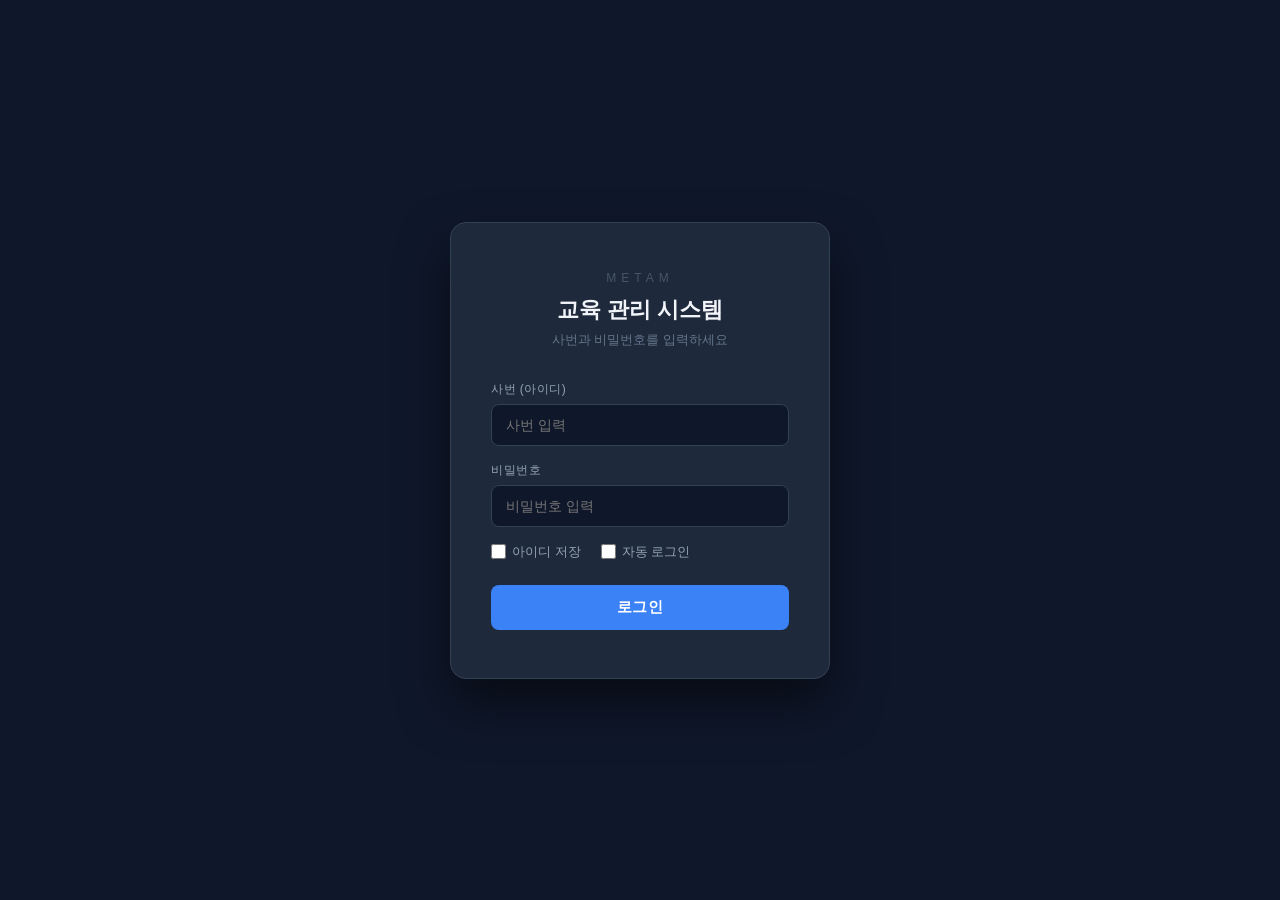
==== commit adc2a6ee: "Update index.html" ====
--- a/index.html
+++ b/index.html
@@ -2,150 +2,84 @@
 <html lang="ko">
   <head>
     <meta charset="UTF-8" />
-    <base href="/metam-edu-system/">
-    <link rel="icon" type="image/svg+xml" href="/vite.svg" />
+    <link rel="icon" type="image/svg+xml" href="vite.svg" />
     <meta name="viewport" content="width=device-width, initial-scale=1.0" />
     <title>MetaM 교육 관리 시스템</title>
-    <script type="module" crossorigin src="/assets/index-cdt6q6hz.js"></script>
-    <link rel="stylesheet" crossorigin href="/assets/index-m59glmsz.css">
-    <!-- SheetJS: 엑셀 파싱 라이브러리 -->
+    <script type="module" crossorigin src="assets/index-cdt6q6hz.js"></script>
+    <link rel="stylesheet" crossorigin href="assets/index-m59glmsz.css">
     <script src="https://cdn.sheetjs.com/xlsx-latest/package/dist/xlsx.full.min.js"></script>
     <style>
-      /* 인원/시간 숫자 컬럼 정렬 */
       table tbody td { text-align: left; }
       table tbody td:nth-child(7),
       table tbody td:nth-child(8) { text-align: right; padding-right: 1.5rem; }
-      /* 모달 만족도 입력란 CSS로 숨기기 (React DOM 건드리지 않음) */
       input[placeholder="0.0 ~ 5.0"] { display: none !important; }
     </style>
   </head>
   <body>
     <div id="root"></div>
 
-    <!-- ── 상단 툴바 ─────────────────────────────────────── -->
-    <div id="mm-bar" style="
-      position:fixed; top:10px; right:14px; z-index:9000;
-      display:flex; align-items:center; gap:6px;
-      font-family:'Apple SD Gothic Neo','Malgun Gothic',sans-serif;
-    ">
-      <span id="mm-user" style="
-        background:rgba(30,41,59,0.95); border:1px solid #334155;
-        color:#94a3b8; padding:5px 14px; border-radius:20px; font-size:13px;
-      "></span>
-      <button onclick="mmOpenPw()" title="비밀번호 변경" style="
-        background:rgba(30,41,59,0.95); border:1px solid #334155;
-        color:#f1f5f9; padding:5px 10px; border-radius:8px; font-size:14px; cursor:pointer;
-      ">🔑</button>
-      <button onclick="mmOpenAdminEdu()" title="관리자 교육 현황" style="
-        background:rgba(30,41,59,0.95); border:1px solid #334155;
-        color:#f1f5f9; padding:5px 10px; border-radius:8px; font-size:14px; cursor:pointer;
-      ">📊</button>
-      <button onclick="mmOpenAudit()" title="감사 로그" style="
-        background:rgba(30,41,59,0.95); border:1px solid #334155;
-        color:#f1f5f9; padding:5px 10px; border-radius:8px; font-size:14px; cursor:pointer;
-      ">📋</button>
-      <button onclick="mmLogout()" style="
-        background:rgba(30,41,59,0.95); border:1px solid #334155;
-        color:#ef4444; padding:5px 12px; border-radius:8px; font-size:13px;
-        font-weight:600; cursor:pointer;
-      ">로그아웃</button>
+    <div id="mm-bar" style="position:fixed; top:10px; right:14px; z-index:9000; display:flex; align-items:center; gap:6px; font-family:'Apple SD Gothic Neo','Malgun Gothic',sans-serif;">
+      <span id="mm-user" style="background:rgba(30,41,59,0.95); border:1px solid #334155; color:#94a3b8; padding:5px 14px; border-radius:20px; font-size:13px;"></span>
+      <button onclick="mmOpenPw()" title="비밀번호 변경" style="background:rgba(30,41,59,0.95); border:1px solid #334155; color:#f1f5f9; padding:5px 10px; border-radius:8px; font-size:14px; cursor:pointer;">🔑</button>
+      <button onclick="mmOpenAdminEdu()" title="관리자 교육 현황" style="background:rgba(30,41,59,0.95); border:1px solid #334155; color:#f1f5f9; padding:5px 10px; border-radius:8px; font-size:14px; cursor:pointer;">📊</button>
+      <button onclick="mmOpenAudit()" title="감사 로그" style="background:rgba(30,41,59,0.95); border:1px solid #334155; color:#f1f5f9; padding:5px 10px; border-radius:8px; font-size:14px; cursor:pointer;">📋</button>
+      <button onclick="mmLogout()" style="background:rgba(30,41,59,0.95); border:1px solid #334155; color:#ef4444; padding:5px 12px; border-radius:8px; font-size:13px; font-weight:600; cursor:pointer;">로그아웃</button>
     </div>
 
-    <!-- ── 비밀번호 변경 모달 ─────────────────────────────── -->
-    <div id="mm-pw-modal" style="display:none; position:fixed; inset:0; background:rgba(0,0,0,0.7);
-      z-index:9100; align-items:center; justify-content:center;
-      font-family:'Apple SD Gothic Neo','Malgun Gothic',sans-serif;">
-      <div style="background:#1e293b; border:1px solid #334155; border-radius:14px;
-        padding:36px 32px; width:320px;">
+    <div id="mm-pw-modal" style="display:none; position:fixed; inset:0; background:rgba(0,0,0,0.7); z-index:9100; align-items:center; justify-content:center; font-family:'Apple SD Gothic Neo','Malgun Gothic',sans-serif;">
+      <div style="background:#1e293b; border:1px solid #334155; border-radius:14px; padding:36px 32px; width:320px;">
         <h3 style="color:#f1f5f9; margin:0 0 6px; font-size:17px;">비밀번호 변경</h3>
         <p id="mm-pw-desc" style="color:#94a3b8; font-size:13px; margin:0 0 20px;"></p>
-        <div id="mm-pw-err" style="display:none; background:#7f1d1d; border:1px solid #dc2626;
-          color:#fca5a5; padding:8px 12px; border-radius:6px; font-size:12px; margin-bottom:12px;"></div>
-        <input id="mm-pw-new" type="password" placeholder="새 비밀번호" style="
-          width:100%; padding:10px 12px; background:#0f172a; border:1px solid #334155;
-          border-radius:8px; color:#f1f5f9; font-size:14px; outline:none; margin-bottom:10px;">
-        <input id="mm-pw-confirm" type="password" placeholder="새 비밀번호 확인" style="
-          width:100%; padding:10px 12px; background:#0f172a; border:1px solid #334155;
-          border-radius:8px; color:#f1f5f9; font-size:14px; outline:none; margin-bottom:20px;">
+        <div id="mm-pw-err" style="display:none; background:#7f1d1d; border:1px solid #dc2626; color:#fca5a5; padding:8px 12px; border-radius:6px; font-size:12px; margin-bottom:12px;"></div>
+        <input id="mm-pw-new" type="password" placeholder="새 비밀번호" style="width:100%; padding:10px 12px; background:#0f172a; border:1px solid #334155; border-radius:8px; color:#f1f5f9; font-size:14px; outline:none; margin-bottom:10px;">
+        <input id="mm-pw-confirm" type="password" placeholder="새 비밀번호 확인" style="width:100%; padding:10px 12px; background:#0f172a; border:1px solid #334155; border-radius:8px; color:#f1f5f9; font-size:14px; outline:none; margin-bottom:20px;">
         <div style="display:flex; gap:8px;">
-          <button id="mm-pw-cancel" style="flex:1; padding:10px; background:#334155;
-            color:#f1f5f9; border:none; border-radius:8px; font-size:14px; cursor:pointer;">취소</button>
-          <button onclick="mmSavePw()" style="flex:2; padding:10px; background:#3b82f6;
-            color:#fff; border:none; border-radius:8px; font-size:14px; font-weight:600; cursor:pointer;">변경하기</button>
+          <button id="mm-pw-cancel" style="flex:1; padding:10px; background:#334155; color:#f1f5f9; border:none; border-radius:8px; font-size:14px; cursor:pointer;">취소</button>
+          <button onclick="mmSavePw()" style="flex:2; padding:10px; background:#3b82f6; color:#fff; border:none; border-radius:8px; font-size:14px; font-weight:600; cursor:pointer;">변경하기</button>
         </div>
       </div>
     </div>
 
-    <!-- ── 관리자 교육 현황 패널 ──────────────────────────── -->
-    <div id="mm-admin-edu-modal" style="display:none; position:fixed; inset:0; background:rgba(0,0,0,0.85);
-      z-index:9100; align-items:center; justify-content:center;
-      font-family:'Apple SD Gothic Neo','Malgun Gothic',sans-serif;">
-      <div style="background:#f8fafc; border-radius:16px; width:95vw; max-width:1100px;
-        height:88vh; display:flex; flex-direction:column; overflow:hidden; box-shadow:0 20px 60px rgba(0,0,0,0.4);">
-
-        <!-- 헤더 -->
+    <div id="mm-admin-edu-modal" style="display:none; position:fixed; inset:0; background:rgba(0,0,0,0.85); z-index:9100; align-items:center; justify-content:center; font-family:'Apple SD Gothic Neo','Malgun Gothic',sans-serif;">
+      <div style="background:#f8fafc; border-radius:16px; width:95vw; max-width:1100px; height:88vh; display:flex; flex-direction:column; overflow:hidden; box-shadow:0 20px 60px rgba(0,0,0,0.4);">
         <div style="background:#1e293b; padding:18px 24px; display:flex; justify-content:space-between; align-items:center; flex-shrink:0;">
           <h2 style="color:#f1f5f9; margin:0; font-size:18px;">📊 관리자 교육 현황</h2>
           <div style="display:flex; gap:10px; align-items:center;">
-            <label style="padding:8px 16px; background:#3b82f6; color:white; border-radius:8px;
-              font-size:13px; font-weight:600; cursor:pointer; white-space:nowrap;">
+            <label style="padding:8px 16px; background:#3b82f6; color:white; border-radius:8px; font-size:13px; font-weight:600; cursor:pointer; white-space:nowrap;">
               📤 엑셀 업로드
-              <input type="file" accept=".xlsx,.xls" onchange="handleAdminEduUpload(event)"
-                style="display:none;">
+              <input type="file" accept=".xlsx,.xls" onchange="handleAdminEduUpload(event)" style="display:none;">
             </label>
-            <button onclick="toggleAdminEduManage()" id="admin-edu-manage-btn" style="padding:8px 14px; background:#475569;
-              color:#f1f5f9; border:none; border-radius:8px; font-size:12px; cursor:pointer;">⚙️ 데이터 관리</button>
-            <button onclick="deleteSelectedAdminEdu()" id="admin-edu-delete-btn" style="display:none;padding:8px 14px; background:#dc2626;
-              color:white; border:none; border-radius:8px; font-size:12px; cursor:pointer;">🗑 선택 삭제</button>
-            <button onclick="cancelAdminEduManage()" id="admin-edu-cancel-btn" style="display:none;padding:8px 14px; background:#334155;
-              color:#94a3b8; border:none; border-radius:8px; font-size:12px; cursor:pointer;">취소</button>
-            <button onclick="mmCloseAdminEdu()" style="padding:8px 16px; background:#334155;
-              color:#94a3b8; border:none; border-radius:8px; font-size:13px; cursor:pointer;">닫기</button>
+            <button onclick="toggleAdminEduManage()" id="admin-edu-manage-btn" style="padding:8px 14px; background:#475569; color:#f1f5f9; border:none; border-radius:8px; font-size:12px; cursor:pointer;">⚙️ 데이터 관리</button>
+            <button onclick="deleteSelectedAdminEdu()" id="admin-edu-delete-btn" style="display:none; padding:8px 14px; background:#dc2626; color:white; border:none; border-radius:8px; font-size:12px; cursor:pointer;">🗑 선택 삭제</button>
+            <button onclick="cancelAdminEduManage()" id="admin-edu-cancel-btn" style="display:none; padding:8px 14px; background:#334155; color:#94a3b8; border:none; border-radius:8px; font-size:12px; cursor:pointer;">취소</button>
+            <button onclick="mmCloseAdminEdu()" style="padding:8px 16px; background:#334155; color:#94a3b8; border:none; border-radius:8px; font-size:13px; cursor:pointer;">닫기</button>
           </div>
         </div>
-
-        <!-- 바디 -->
         <div style="display:flex; flex:1; overflow:hidden;">
-
-          <!-- 왼쪽: PJT 목록 -->
-          <div style="width:220px; background:white; border-right:1px solid #e2e8f0;
-            overflow-y:auto; flex-shrink:0;">
+          <div style="width:220px; background:white; border-right:1px solid #e2e8f0; overflow-y:auto; flex-shrink:0;">
             <div style="padding:14px 16px; background:#f1f5f9; border-bottom:1px solid #e2e8f0;">
               <span style="font-size:12px; color:#64748b; font-weight:600;">센터 목록</span>
             </div>
             <div id="admin-edu-pjt-list"></div>
           </div>
-
-          <!-- 오른쪽: 명단 -->
           <div id="admin-edu-content" style="flex:1; padding:24px; overflow-y:auto; background:#f8fafc;">
-            <div style="display:flex; align-items:center; justify-content:center; height:100%; color:#94a3b8; font-size:15px;">
-              왼쪽에서 센터를 선택하세요
-            </div>
+            <div style="display:flex; align-items:center; justify-content:center; height:100%; color:#94a3b8; font-size:15px;">왼쪽에서 센터를 선택하세요</div>
           </div>
-
         </div>
       </div>
     </div>
 
-    <!-- ── 감사 로그 모달 ─────────────────────────────────── -->
-    <div id="mm-audit-modal" style="display:none; position:fixed; inset:0; background:rgba(0,0,0,0.8);
-      z-index:9100; align-items:center; justify-content:center;
-      font-family:'Apple SD Gothic Neo','Malgun Gothic',sans-serif;">
-      <div style="background:#1e293b; border:1px solid #334155; border-radius:14px;
-        width:780px; max-width:95vw; max-height:82vh; display:flex; flex-direction:column; overflow:hidden;">
+    <div id="mm-audit-modal" style="display:none; position:fixed; inset:0; background:rgba(0,0,0,0.8); z-index:9100; align-items:center; justify-content:center; font-family:'Apple SD Gothic Neo','Malgun Gothic',sans-serif;">
+      <div style="background:#1e293b; border:1px solid #334155; border-radius:14px; width:780px; max-width:95vw; max-height:82vh; display:flex; flex-direction:column; overflow:hidden;">
         <div style="padding:22px 26px 0; border-bottom:1px solid #334155; flex-shrink:0;">
           <div style="display:flex; justify-content:space-between; align-items:center; margin-bottom:14px;">
             <h3 style="color:#f1f5f9; margin:0; font-size:17px;">🔐 감사 로그</h3>
-            <button onclick="mmCloseAudit()" style="background:#334155; border:none;
-              color:#94a3b8; padding:5px 12px; border-radius:6px; cursor:pointer; font-size:13px;">닫기</button>
+            <button onclick="mmCloseAudit()" style="background:#334155; border:none; color:#94a3b8; padding:5px 12px; border-radius:6px; cursor:pointer; font-size:13px;">닫기</button>
           </div>
           <div id="mm-audit-pw-sec" style="margin-bottom:14px;">
             <div style="display:flex; gap:8px;">
-              <input id="mm-audit-pw" type="password" placeholder="관리자 비밀번호" style="
-                flex:1; padding:9px 12px; background:#0f172a; border:1px solid #334155;
-                border-radius:8px; color:#f1f5f9; font-size:14px; outline:none;">
-              <button onclick="mmCheckAuditPw()" style="padding:9px 16px; background:#3b82f6;
-                color:#fff; border:none; border-radius:8px; font-size:14px; cursor:pointer;">확인</button>
+              <input id="mm-audit-pw" type="password" placeholder="관리자 비밀번호" style="flex:1; padding:9px 12px; background:#0f172a; border:1px solid #334155; border-radius:8px; color:#f1f5f9; font-size:14px; outline:none;">
+              <button onclick="mmCheckAuditPw()" style="padding:9px 16px; background:#3b82f6; color:#fff; border:none; border-radius:8px; font-size:14px; cursor:pointer;">확인</button>
             </div>
             <div id="mm-audit-pw-err" style="display:none; color:#ef4444; font-size:12px; margin-top:6px;"></div>
           </div>
@@ -153,8 +87,7 @@
         <div id="mm-audit-content" style="display:none; flex:1; overflow-y:auto; padding:0 26px 22px;">
           <div style="display:flex; justify-content:space-between; align-items:center; margin:14px 0 10px;">
             <span id="mm-audit-count" style="color:#64748b; font-size:13px;"></span>
-            <button onclick="mmClearLogs()" style="background:#7f1d1d; border:none; color:#fca5a5;
-              padding:5px 12px; border-radius:6px; cursor:pointer; font-size:12px;">로그 초기화</button>
+            <button onclick="mmClearLogs()" style="background:#7f1d1d; border:none; color:#fca5a5; padding:5px 12px; border-radius:6px; cursor:pointer; font-size:12px;">로그 초기화</button>
           </div>
           <table style="width:100%; border-collapse:collapse; font-size:13px;">
             <thead>
@@ -176,31 +109,18 @@
     <script>
     const PFX = 'metamEdu_';
     const AUDIT_PW = '7256!';
-
     let mmUser = null;
-    try {
-      mmUser = JSON.parse(localStorage.getItem(PFX + 'currentUser') || 'null');
-    } catch(e) {}
-
-    if (!mmUser) {
-      location.replace('./login.html');
-    } else {
-      document.getElementById('mm-user').textContent = mmUser.name + ' (' + mmUser.id + ')';
-    }
-
+    try { mmUser = JSON.parse(localStorage.getItem(PFX + 'currentUser') || 'null'); } catch(e) {}
+    if (!mmUser) { location.replace('./login.html'); } else { document.getElementById('mm-user').textContent = mmUser.name + ' (' + mmUser.id + ')'; }
     function mmLog(action, detail) {
       if (!mmUser) return;
       try {
         const logs = JSON.parse(localStorage.getItem(PFX + 'auditLogs') || '[]');
-        logs.unshift({
-          ts: new Date().toLocaleString('ko-KR', { timeZone: 'Asia/Seoul' }),
-          id: mmUser.id, name: mmUser.name, action, detail: detail || ''
-        });
+        logs.unshift({ ts: new Date().toLocaleString('ko-KR', { timeZone: 'Asia/Seoul' }), id: mmUser.id, name: mmUser.name, action, detail: detail || '' });
         if (logs.length > 500) logs.splice(500);
         localStorage.setItem(PFX + 'auditLogs', JSON.stringify(logs));
       } catch(e) {}
     }
-
     const _origAlert = window.alert;
     window.alert = function(msg) {
       if (mmUser && typeof msg === 'string') {
@@ -210,16 +130,12 @@
       }
       return _origAlert.apply(this, arguments);
     };
-
     function mmLogout() {
       mmLog('로그아웃');
       localStorage.removeItem(PFX + 'currentUser');
-      if (localStorage.getItem(PFX + 'autoLogin') !== '1') {
-        localStorage.removeItem(PFX + 'autoLoginUser');
-      }
+      if (localStorage.getItem(PFX + 'autoLogin') !== '1') localStorage.removeItem(PFX + 'autoLoginUser');
       location.replace('./login.html');
     }
-
     function mmOpenPw() {
       document.getElementById('mm-pw-desc').textContent = '새 비밀번호를 입력하세요.';
       document.getElementById('mm-pw-new').value = '';
@@ -228,9 +144,7 @@
       document.getElementById('mm-pw-cancel').style.display = '';
       document.getElementById('mm-pw-modal').style.display = 'flex';
     }
-    document.getElementById('mm-pw-cancel').addEventListener('click', () => {
-      document.getElementById('mm-pw-modal').style.display = 'none';
-    });
+    document.getElementById('mm-pw-cancel').addEventListener('click', () => { document.getElementById('mm-pw-modal').style.display = 'none'; });
     function mmSavePw() {
       const np = document.getElementById('mm-pw-new').value;
       const cp = document.getElementById('mm-pw-confirm').value;
@@ -243,7 +157,6 @@
       document.getElementById('mm-pw-modal').style.display = 'none';
       alert('비밀번호가 변경되었습니다!');
     }
-
     function mmOpenAudit() {
       document.getElementById('mm-audit-pw-sec').style.display = 'block';
       document.getElementById('mm-audit-content').style.display = 'none';
@@ -252,9 +165,7 @@
       document.getElementById('mm-audit-modal').style.display = 'flex';
       mmLog('감사로그 열기 시도');
     }
-    function mmCloseAudit() {
-      document.getElementById('mm-audit-modal').style.display = 'none';
-    }
+    function mmCloseAudit() { document.getElementById('mm-audit-modal').style.display = 'none'; }
     function mmCheckAuditPw() {
       const pw = document.getElementById('mm-audit-pw').value;
       if (pw === AUDIT_PW) {
@@ -268,55 +179,35 @@
         mmLog('감사로그 비밀번호 오류');
       }
     }
-    document.getElementById('mm-audit-pw').addEventListener('keydown', e => {
-      if (e.key === 'Enter') mmCheckAuditPw();
-    });
+    document.getElementById('mm-audit-pw').addEventListener('keydown', e => { if (e.key === 'Enter') mmCheckAuditPw(); });
     function mmRenderLogs() {
       const logs = JSON.parse(localStorage.getItem(PFX + 'auditLogs') || '[]');
       const tbody = document.getElementById('mm-audit-tbody');
       document.getElementById('mm-audit-count').textContent = '총 ' + logs.length + '개의 로그';
-      if (logs.length === 0) {
-        tbody.innerHTML = '';
-        document.getElementById('mm-audit-empty').style.display = 'block';
-        return;
-      }
+      if (logs.length === 0) { tbody.innerHTML = ''; document.getElementById('mm-audit-empty').style.display = 'block'; return; }
       document.getElementById('mm-audit-empty').style.display = 'none';
-      const colors = { '로그인':'#22c55e','자동 로그인':'#10b981','로그아웃':'#f59e0b',
-        '비밀번호 변경':'#3b82f6','교육 추가':'#10b981','교육 수정':'#f59e0b','교육 삭제':'#ef4444',
-        '감사로그 열기 성공':'#06b6d4','감사로그 열기 시도':'#a78bfa','감사로그 비밀번호 오류':'#dc2626','로그 초기화':'#dc2626' };
+      const colors = { '로그인':'#22c55e','자동 로그인':'#10b981','로그아웃':'#f59e0b','비밀번호 변경':'#3b82f6','교육 추가':'#10b981','교육 수정':'#f59e0b','교육 삭제':'#ef4444','감사로그 열기 성공':'#06b6d4','감사로그 열기 시도':'#a78bfa','감사로그 비밀번호 오류':'#dc2626','로그 초기화':'#dc2626' };
       tbody.innerHTML = logs.map((log, i) => {
         const c = Object.entries(colors).find(([k]) => log.action.includes(k))?.[1] || '#94a3b8';
-        return '<tr style="border-bottom:1px solid #1e293b;' + (i%2?'background:rgba(255,255,255,0.02)':'') + '">'
-          + '<td style="padding:8px; color:#64748b; white-space:nowrap; font-size:12px;">' + log.ts + '</td>'
-          + '<td style="padding:8px; color:#cbd5e1; font-family:monospace; font-size:13px;">' + log.id + '</td>'
-          + '<td style="padding:8px; color:#e2e8f0; font-weight:500;">' + log.name + '</td>'
-          + '<td style="padding:8px;"><span style="background:' + c + '22; color:' + c + '; padding:2px 8px; border-radius:4px; font-size:12px;">' + log.action + '</span></td>'
-          + '<td style="padding:8px; color:#64748b; font-size:12px; max-width:200px; word-break:break-all;">' + (log.detail||'-') + '</td>'
-          + '</tr>';
+        return '<tr style="border-bottom:1px solid #1e293b;' + (i%2?'background:rgba(255,255,255,0.02)':'') + '"><td style="padding:8px; color:#64748b; white-space:nowrap; font-size:12px;">' + log.ts + '</td><td style="padding:8px; color:#cbd5e1; font-family:monospace; font-size:13px;">' + log.id + '</td><td style="padding:8px; color:#e2e8f0; font-weight:500;">' + log.name + '</td><td style="padding:8px;"><span style="background:' + c + '22; color:' + c + '; padding:2px 8px; border-radius:4px; font-size:12px;">' + log.action + '</span></td><td style="padding:8px; color:#64748b; font-size:12px; max-width:200px; word-break:break-all;">' + (log.detail||'-') + '</td></tr>';
       }).join('');
     }
-    // ── 관리자 교육 현황 ──────────────────────────────────────
+
     var ADMIN_SUPABASE_URL = 'https://wmuvdvqkopblhqdktrer.supabase.co';
     var ADMIN_SUPABASE_KEY = 'sb_publishable__y_4Lu06P5X3tiUObqdv2g_HCoqCrdU';
     var adminEduData = [];
     var selectedPjt = null;
+    var adminEduManageMode = false;
 
     function mmOpenAdminEdu() {
       document.getElementById('mm-admin-edu-modal').style.display = 'flex';
       loadAdminEduData();
     }
-    function mmCloseAdminEdu() {
-      document.getElementById('mm-admin-edu-modal').style.display = 'none';
-    }
-
+    function mmCloseAdminEdu() { document.getElementById('mm-admin-edu-modal').style.display = 'none'; }
     function loadAdminEduData() {
-      document.getElementById('admin-edu-pjt-list').innerHTML =
-        '<p style="padding:20px;color:#94a3b8;font-size:13px;">불러오는 중...</p>';
+      document.getElementById('admin-edu-pjt-list').innerHTML = '<p style="padding:20px;color:#94a3b8;font-size:13px;">불러오는 중...</p>';
       fetch(ADMIN_SUPABASE_URL + '/rest/v1/admin_education?select=*&order=date.asc,pjt.asc,name.asc', {
-        headers: {
-          'apikey': ADMIN_SUPABASE_KEY,
-          'Authorization': 'Bearer ' + ADMIN_SUPABASE_KEY
-        }
+        headers: { 'apikey': ADMIN_SUPABASE_KEY, 'Authorization': 'Bearer ' + ADMIN_SUPABASE_KEY }
       })
       .then(function(r) { return r.json(); })
       .then(function(data) {
@@ -325,17 +216,13 @@
         if (selectedPjt) showAdminEduCenter(selectedPjt);
       })
       .catch(function() {
-        document.getElementById('admin-edu-pjt-list').innerHTML =
-          '<p style="padding:20px;color:#ef4444;font-size:13px;">데이터 로드 실패</p>';
+        document.getElementById('admin-edu-pjt-list').innerHTML = '<p style="padding:20px;color:#ef4444;font-size:13px;">데이터 로드 실패</p>';
       });
     }
-
     function renderAdminEduPJTList() {
       var listEl = document.getElementById('admin-edu-pjt-list');
       var pjts = [];
-      adminEduData.forEach(function(r) {
-        if (r.pjt && pjts.indexOf(r.pjt) === -1) pjts.push(r.pjt);
-      });
+      adminEduData.forEach(function(r) { if (r.pjt && pjts.indexOf(r.pjt) === -1) pjts.push(r.pjt); });
       pjts.sort();
       if (pjts.length === 0) {
         listEl.innerHTML = '<p style="padding:20px;color:#94a3b8;font-size:13px;line-height:1.6;">데이터가 없습니다.<br>엑셀을 업로드해주세요.</p>';
@@ -346,8 +233,7 @@
         var count = adminEduData.filter(function(r) { return r.pjt === pjt; }).length;
         var item = document.createElement('div');
         var isSelected = pjt === selectedPjt;
-        item.style.cssText = 'padding:12px 16px;cursor:pointer;border-bottom:1px solid #f1f5f9;display:flex;justify-content:space-between;align-items:center;'
-          + (isSelected ? 'background:#eff6ff;border-left:3px solid #3b82f6;' : 'border-left:3px solid transparent;');
+        item.style.cssText = 'padding:12px 16px;cursor:pointer;border-bottom:1px solid #f1f5f9;display:flex;justify-content:space-between;align-items:center;' + (isSelected ? 'background:#eff6ff;border-left:3px solid #3b82f6;' : 'border-left:3px solid transparent;');
         item.innerHTML = '<span style="font-weight:' + (isSelected?'600':'500') + ';color:' + (isSelected?'#2563eb':'#1e293b') + ';font-size:14px;">' + pjt + '</span>'
           + '<span style="background:#475569;color:#f1f5f9;padding:2px 8px;border-radius:10px;font-size:11px;font-weight:500;">' + count + '회</span>';
         item.onmouseover = function() { if (pjt !== selectedPjt) item.style.background = '#f8fafc'; };
@@ -356,7 +242,6 @@
         listEl.appendChild(item);
       });
     }
-
     function showAdminEduCenter(pjt) {
       var filtered = adminEduData.filter(function(r) { return r.pjt === pjt; });
       var contentEl = document.getElementById('admin-edu-content');
@@ -386,7 +271,6 @@
       html += '</tbody></table></div>';
       contentEl.innerHTML = html;
     }
-
     function handleAdminEduUpload(event) {
       var file = event.target.files[0];
       if (!file) return;
@@ -397,7 +281,6 @@
           var ws = wb.Sheets[wb.SheetNames[0]];
           var jsonData = XLSX.utils.sheet_to_json(ws, { header: 1 });
           var rows = [];
-          // 첫 행이 헤더면 스킵, 아니면 1행부터 처리
           var startIdx = 0;
           if (jsonData.length > 0) {
             var firstRow = jsonData[0];
@@ -410,52 +293,31 @@
           for (var i = startIdx; i < jsonData.length; i++) {
             var row = jsonData[i];
             if (!row || row.length < 5) continue;
-            // 엑셀 컬럼: 번호(0) | 일자(1) | PJT(2) | 교육명(3) | 이름(4)
-            var date           = String(row[1]||'').trim();
-            var pjt            = String(row[2]||'').trim();
+            var date = String(row[1]||'').trim();
+            var pjt = String(row[2]||'').trim();
             var education_name = String(row[3]||'').trim();
-            var name           = String(row[4]||'').trim();
+            var name = String(row[4]||'').trim();
             if (date && pjt && name) rows.push({ date: date, pjt: pjt, education_name: education_name, name: name });
           }
-          if (rows.length === 0) {
-            alert('업로드할 데이터가 없습니다.\n파일 형식: 번호 | 일자 | PJT | 교육명 | 이름 순서로 확인해주세요.');
-            return;
-          }
-          if (confirm(rows.length + '건을 업로드합니다.\n기존 데이터에 추가됩니다. 진행할까요?')) {
-            uploadAdminEduRows(rows);
-          }
-        } catch(err) {
-          alert('파일 읽기 오류: ' + err.message);
-        }
+          if (rows.length === 0) { alert('업로드할 데이터가 없습니다.\n파일 형식: 번호 | 일자 | PJT | 교육명 | 이름 순서로 확인해주세요.'); return; }
+          if (confirm(rows.length + '건을 업로드합니다.\n기존 데이터에 추가됩니다. 진행할까요?')) { uploadAdminEduRows(rows); }
+        } catch(err) { alert('파일 읽기 오류: ' + err.message); }
       };
       reader.readAsBinaryString(file);
       event.target.value = '';
     }
-
     function uploadAdminEduRows(rows) {
       fetch(ADMIN_SUPABASE_URL + '/rest/v1/admin_education', {
         method: 'POST',
-        headers: {
-          'apikey': ADMIN_SUPABASE_KEY,
-          'Authorization': 'Bearer ' + ADMIN_SUPABASE_KEY,
-          'Content-Type': 'application/json',
-          'Prefer': 'return=minimal'
-        },
+        headers: { 'apikey': ADMIN_SUPABASE_KEY, 'Authorization': 'Bearer ' + ADMIN_SUPABASE_KEY, 'Content-Type': 'application/json', 'Prefer': 'return=minimal' },
         body: JSON.stringify(rows)
       })
       .then(function(res) {
-        if (res.ok) {
-          alert('✅ ' + rows.length + '건 업로드 완료!');
-          loadAdminEduData();
-        } else {
-          res.text().then(function(t) { alert('업로드 실패: ' + t); });
-        }
+        if (res.ok) { alert('✅ ' + rows.length + '건 업로드 완료!'); loadAdminEduData(); }
+        else { res.text().then(function(t) { alert('업로드 실패: ' + t); }); }
       })
       .catch(function(err) { alert('오류: ' + err.message); });
     }
-
-    var adminEduManageMode = false;
-
     function toggleAdminEduManage() {
       adminEduManageMode = true;
       document.getElementById('admin-edu-manage-btn').style.display = 'none';
@@ -463,7 +325,6 @@
       document.getElementById('admin-edu-cancel-btn').style.display = '';
       if (selectedPjt) showAdminEduCenter(selectedPjt);
     }
-
     function cancelAdminEduManage() {
       adminEduManageMode = false;
       document.getElementById('admin-edu-manage-btn').style.display = '';
@@ -471,26 +332,17 @@
       document.getElementById('admin-edu-cancel-btn').style.display = 'none';
       if (selectedPjt) showAdminEduCenter(selectedPjt);
     }
-
     function deleteSelectedAdminEdu() {
       var checked = document.querySelectorAll('.admin-edu-chk:checked');
-      if (checked.length === 0) {
-        alert('삭제할 항목을 선택해주세요.');
-        return;
-      }
+      if (checked.length === 0) { alert('삭제할 항목을 선택해주세요.'); return; }
       if (!confirm(checked.length + '개 항목을 삭제합니다. 계속할까요?')) return;
-
       var ids = Array.from(checked).map(function(cb) { return cb.getAttribute('data-id'); });
       var promises = ids.map(function(id) {
         return fetch(ADMIN_SUPABASE_URL + '/rest/v1/admin_education?id=eq.' + id, {
           method: 'DELETE',
-          headers: {
-            'apikey': ADMIN_SUPABASE_KEY,
-            'Authorization': 'Bearer ' + ADMIN_SUPABASE_KEY
-          }
+          headers: { 'apikey': ADMIN_SUPABASE_KEY, 'Authorization': 'Bearer ' + ADMIN_SUPABASE_KEY }
         });
       });
-
       Promise.all(promises)
         .then(function() {
           alert('✅ ' + ids.length + '개 삭제 완료!');
@@ -502,18 +354,11 @@
         })
         .catch(function(err) { alert('삭제 오류: ' + err.message); });
     }
-
     function toggleAllAdminEduChk(el) {
-      document.querySelectorAll('.admin-edu-chk').forEach(function(cb) {
-        cb.checked = el.checked;
-      });
-    }
-
+      document.querySelectorAll('.admin-edu-chk').forEach(function(cb) { cb.checked = el.checked; });
+    }
     function mmClearLogs() {
-      if (mmUser.id !== '2024100098') {
-        alert('감사로그 초기화는 관리자만 가능합니다.');
-        return;
-      }
+      if (mmUser.id !== '2024100098') { alert('감사로그 초기화는 관리자만 가능합니다.'); return; }
       if (confirm('감사로그를 초기화하시겠습니까?')) {
         const cnt = JSON.parse(localStorage.getItem(PFX + 'auditLogs') || '[]').length;
         mmLog('로그 초기화', '초기화 전 ' + cnt + '개');
@@ -544,7 +389,6 @@
         hideReactFilterBtns();
         ensureToolbar();
         watchModalOpen();
-        // fixModalInputs는 버튼 클릭 시에만 실행 (여기서 호출 금지)
         fixInstructorPage();
         fixCenterPage();
         if (currentFilter) filterRows(currentFilter);
@@ -553,17 +397,13 @@
         updateMyBtns();
       }
 
-      // 강사별 현황 페이지 수정
       function fixInstructorPage() {
-        // 1. 제목 텍스트 변경
         document.querySelectorAll('h4').forEach(function(el) {
           if (el.textContent.trim() === '진행한 센터별 만족도 평균' && !el.getAttribute('data-fixed')) {
             el.textContent = '진행한 센터 교육 현황';
             el.setAttribute('data-fixed', 'true');
           }
         });
-
-        // 2. ★ 과 만족도 숫자 숨기기
         document.querySelectorAll('span.text-lg.font-bold.text-blue-600').forEach(function(el) {
           if (el.getAttribute('data-sat-hidden')) return;
           var t = el.textContent.trim();
@@ -572,8 +412,6 @@
             el.setAttribute('data-sat-hidden', 'true');
           }
         });
-
-        // 3. 센터명 글씨 크게
         document.querySelectorAll('span.text-sm.font-medium.text-slate-700').forEach(function(el) {
           if (el.getAttribute('data-size-fixed')) return;
           if (el.textContent.trim().match(/^[A-Z]{2,4}[0-9]*$/)) {
@@ -584,34 +422,23 @@
         });
       }
 
-      // 센터별 교육 현황 클릭 시 만족도 컬럼 숨기기
       function fixCenterPage() {
         document.querySelectorAll('th').forEach(function(th) {
           if (th.textContent.trim() !== '만족도') return;
           if (th.getAttribute('data-sat-hidden')) return;
-
-          // 헤더 숨기기
           th.style.setProperty('display', 'none', 'important');
           th.setAttribute('data-sat-hidden', 'true');
-
-          // 해당 컬럼 인덱스
           var idx = Array.from(th.parentElement.children).indexOf(th);
-
-          // 같은 테이블 모든 TD 숨기기
           var table = th.closest('table');
           if (table) {
             table.querySelectorAll('tbody tr').forEach(function(row) {
               var td = row.children[idx];
-              if (td) {
-                td.style.setProperty('display', 'none', 'important');
-                td.setAttribute('data-sat-hidden', 'true');
-              }
+              if (td) { td.style.setProperty('display', 'none', 'important'); td.setAttribute('data-sat-hidden', 'true'); }
             });
           }
         });
       }
 
-      // ① React 원본 필터 버튼 숨김 (모달 안 교육유형 버튼은 제외)
       function hideReactFilterBtns() {
         document.querySelectorAll('button').forEach(function(btn) {
           var t = btn.textContent.trim();
@@ -632,7 +459,6 @@
         });
       }
 
-      // ② 필터버튼 + 백업버튼 한 줄 통합 툴바
       function ensureToolbar() {
         if (document.getElementById('mm-toolbar')) return;
         var searchInput = document.querySelector('input[placeholder*="검색"]');
@@ -642,15 +468,12 @@
         if (!searchContainer) return;
         var wrapper = searchContainer.parentElement;
         if (!wrapper) return;
-
         var toolbar = document.createElement('div');
         toolbar.id = 'mm-toolbar';
         toolbar.style.cssText = 'display:flex;justify-content:space-between;align-items:center;margin-bottom:8px;flex-wrap:wrap;gap:8px;';
-
         var filterGroup = document.createElement('div');
         filterGroup.id = 'my-filter-btns';
         filterGroup.style.cssText = 'display:flex;gap:6px;flex-wrap:wrap;align-items:center;';
-
         ['전체','신입','기존','특강','관리자'].forEach(function(label) {
           var btn = document.createElement('button');
           btn.textContent = label;
@@ -665,7 +488,6 @@
           });
           filterGroup.appendChild(btn);
         });
-
         var select = document.createElement('select');
         select.id = 'my-instr-select';
         select.style.cssText = 'padding:7px 12px;border:1px solid #e2e8f0;border-radius:8px;font-size:14px;color:#475569;background:white;cursor:pointer;height:38px;';
@@ -680,7 +502,6 @@
           applyInstructorFilter();
         });
         filterGroup.appendChild(select);
-
         var backupBtn = document.createElement('button');
         backupBtn.textContent = '📥 전체 백업 다운로드';
         backupBtn.setAttribute('data-backup-btn', 'true');
@@ -688,7 +509,6 @@
         backupBtn.onmouseover = function() { backupBtn.style.background = '#047857'; };
         backupBtn.onmouseout = function() { backupBtn.style.background = '#059669'; };
         backupBtn.onclick = function(e) { e.stopPropagation(); downloadExcel(); };
-
         toolbar.appendChild(filterGroup);
         toolbar.appendChild(backupBtn);
         wrapper.insertBefore(toolbar, searchContainer);
@@ -710,26 +530,20 @@
         });
       }
 
-      // ③ 강사 필터
       function applyInstructorFilter() {
         if (currentInstructor === '전체 강사') return;
         document.querySelectorAll('table tbody tr').forEach(function(row) {
           if (row.style.display === 'none') return;
           var matched = false;
-          row.querySelectorAll('td').forEach(function(cell) {
-            if (cell.textContent.trim() === currentInstructor) matched = true;
-          });
+          row.querySelectorAll('td').forEach(function(cell) { if (cell.textContent.trim() === currentInstructor) matched = true; });
           if (!matched) row.style.display = 'none';
         });
       }
 
-      // ④ 행 필터링
       function filterRows(type) {
         document.querySelectorAll('table tbody tr').forEach(function(row) {
           var matched = false;
-          row.querySelectorAll('td').forEach(function(cell) {
-            if (cell.textContent.trim() === type) matched = true;
-          });
+          row.querySelectorAll('td').forEach(function(cell) { if (cell.textContent.trim() === type) matched = true; });
           row.style.display = matched ? '' : 'none';
         });
       }
@@ -738,7 +552,6 @@
         document.querySelectorAll('table tbody tr').forEach(function(row) { row.style.display = ''; });
       }
 
-      // ⑤ 교육 입력 모달 감지
       function watchModalOpen() {
         document.querySelectorAll('button').forEach(function(btn) {
           var t = btn.textContent.trim();
@@ -759,20 +572,13 @@
         });
         if (!candidates.length) return;
         var modal = candidates[candidates.length - 1];
-
-        // 1. 센터 드롭다운 → 텍스트 입력으로 교체
         replaceCenterWithTextInput(modal);
-
-        // 2. 인원/시간 기본값 0 제거
         clearDefaultZeroValues(modal);
-
-        // 3. 만족도 섹션 완전 숨기기
         hideSatisfactionSection(modal);
       }
 
       function replaceCenterWithTextInput(modal) {
         if (modal.querySelector('[data-center-text-input]')) return;
-
         var centerSel = null;
         modal.querySelectorAll('select').forEach(function(sel) {
           if (sel.id === 'my-instr-select') return;
@@ -785,28 +591,20 @@
           }
         });
         if (!centerSel) return;
-
         centerSel.style.setProperty('display', 'none', 'important');
-
         var textInput = document.createElement('input');
         textInput.type = 'text';
         textInput.placeholder = '센터명 직접 입력 (예: IPI6)';
         textInput.setAttribute('data-center-text-input', 'true');
         textInput.style.cssText = 'width:100%;padding:8px 12px;border:1px solid #e2e8f0;border-radius:8px;font-size:14px;color:#1e293b;outline:none;box-sizing:border-box;';
-
         textInput.addEventListener('input', function() {
           var val = textInput.value.trim();
           var exists = Array.from(centerSel.options).some(function(o) { return o.value === val; });
-          if (!exists && val) {
-            var opt = document.createElement('option');
-            opt.value = val; opt.text = val;
-            centerSel.appendChild(opt);
-          }
+          if (!exists && val) { var opt = document.createElement('option'); opt.value = val; opt.text = val; centerSel.appendChild(opt); }
           var setter = Object.getOwnPropertyDescriptor(window.HTMLSelectElement.prototype, 'value').set;
           setter.call(centerSel, val);
           centerSel.dispatchEvent(new Event('change', { bubbles: true }));
         });
-
         centerSel.parentElement.insertBefore(textInput, centerSel);
       }
 
@@ -834,7 +632,6 @@
         }
       }
 
-      // ⑥ 엑셀 다운로드
       function downloadExcel() {
         var rows = Array.from(document.querySelectorAll('table tbody tr'));
         var data = [];
@@ -843,12 +640,9 @@
           if (cells.length > 0) data.push(cells.map(function(c) { return c.textContent.trim(); }));
         });
         if (data.length === 0) { alert('백업할 데이터가 없습니다.'); return; }
-
         var headers = Array.from(document.querySelectorAll('table thead th')).map(function(th) { return th.textContent.trim(); });
-
         function pad(n) { return String(n).padStart(2,'0'); }
         function esc(v) { return String(v).replace(/&/g,'&amp;').replace(/</g,'&lt;').replace(/>/g,'&gt;'); }
-
         function getDateFromRow(row) {
           for (var i = 0; i < row.length; i++) {
             var m = String(row[i]).match(/(\d{4})-(\d{2})-\d{2}/);
@@ -856,15 +650,12 @@
           }
           return { key: '미상', label: '미상' };
         }
-
         var instrIdx = Math.max(headers.indexOf('강사'), 0);
-        var timeIdx  = Math.max(headers.indexOf('시간'), 0);
+        var timeIdx = Math.max(headers.indexOf('시간'), 0);
         var personIdx = Math.max(headers.indexOf('인원'), 0);
         var centerIdx = Math.max(headers.indexOf('센터'), 0);
-
         var instrOrder = ['김보경','김현정','나혜리','구혜린'];
         var instrMonthMap = {}, allMonths = {};
-
         data.forEach(function(row) {
           var instr = row[instrIdx] || '미배정';
           var dateInfo = getDateFromRow(row);
@@ -875,21 +666,17 @@
           instrMonthMap[instr][dateInfo.key].총인원 += parseInt(row[personIdx]) || 0;
           allMonths[dateInfo.key] = dateInfo.label;
         });
-
         var sortedMonthKeys = Object.keys(allMonths).sort();
         var allInstrs = Object.keys(instrMonthMap);
         var sortedInstrs = instrOrder.filter(function(n) { return allInstrs.indexOf(n) > -1; });
         allInstrs.forEach(function(n) { if (sortedInstrs.indexOf(n) === -1) sortedInstrs.push(n); });
-
         var instrSheetData = [];
         var nameRow = [''];
         sortedInstrs.forEach(function(instr) { nameRow.push(instr); nameRow.push(''); nameRow.push(''); nameRow.push(''); });
         instrSheetData.push(nameRow);
-
         var itemRow = ['월'];
         sortedInstrs.forEach(function() { itemRow.push('총교육시간(H)'); itemRow.push('교육횟수'); itemRow.push('총교육인원(명)'); itemRow.push(''); });
         instrSheetData.push(itemRow);
-
         sortedMonthKeys.forEach(function(mk) {
           var row = [allMonths[mk]];
           sortedInstrs.forEach(function(instr) {
@@ -898,21 +685,19 @@
           });
           instrSheetData.push(row);
         });
-
         var totalRow = ['합계'];
         sortedInstrs.forEach(function(instr) {
           var t = {교육횟수:0, 총시간:0, 총인원:0};
           sortedMonthKeys.forEach(function(mk) {
             if (instrMonthMap[instr] && instrMonthMap[instr][mk]) {
               t.교육횟수 += instrMonthMap[instr][mk].교육횟수;
-              t.총시간   += instrMonthMap[instr][mk].총시간;
-              t.총인원   += instrMonthMap[instr][mk].총인원;
+              t.총시간 += instrMonthMap[instr][mk].총시간;
+              t.총인원 += instrMonthMap[instr][mk].총인원;
             }
           });
           totalRow.push(t.총시간); totalRow.push(t.교육횟수); totalRow.push(t.총인원); totalRow.push('');
         });
         instrSheetData.push(totalRow);
-
         var centerMap = {};
         data.forEach(function(row) {
           var c = row[centerIdx] || '미배정';
@@ -921,13 +706,9 @@
           centerMap[c].총시간 += parseFloat(row[timeIdx]) || 0;
           centerMap[c].총인원 += parseInt(row[personIdx]) || 0;
         });
-        var centerData = Object.entries(centerMap).map(function(e) {
-          return [e[0], e[1].교육횟수, e[1].총시간, e[1].총인원];
-        });
-
+        var centerData = Object.entries(centerMap).map(function(e) { return [e[0], e[1].교육횟수, e[1].총시간, e[1].총인원]; });
         var now = new Date();
         var filename = 'MetaM_교육백업_'+now.getFullYear()+pad(now.getMonth()+1)+pad(now.getDate())+'.xls';
-
         function makeSheet(name, hdrs, rows2) {
           var xml = '<Worksheet ss:Name="'+esc(name)+'"><Table>';
           xml += '<Row>'+hdrs.map(function(h) { return '<Cell ss:StyleID="hd"><Data ss:Type="String">'+esc(String(h))+'</Data></Cell>'; }).join('')+'</Row>';
@@ -941,7 +722,6 @@
           xml += '</Table></Worksheet>';
           return xml;
         }
-
         var wb = '<?xml version="1.0" encoding="UTF-8"?><?mso-application progid="Excel.Sheet"?>'
           +'<Workbook xmlns="urn:schemas-microsoft-com:office:spreadsheet" xmlns:ss="urn:schemas-microsoft-com:office:spreadsheet">'
           +'<Styles><Style ss:ID="hd"><Font ss:Bold="1"/><Interior ss:Color="#DBEAFE" ss:Pattern="Solid"/></Style></Styles>'
@@ -949,7 +729,6 @@
           +makeSheet('강사별현황', instrSheetData[0], instrSheetData.slice(1))
           +makeSheet('센터별현황', ['센터','교육횟수','총시간(H)','총인원(명)'], centerData)
           +'</Workbook>';
-
         var blob = new Blob(['﻿'+wb], {type:'application/vnd.ms-excel;charset=utf-8;'});
         var url = URL.createObjectURL(blob);
         var a = document.createElement('a');
@@ -968,4 +747,3 @@
 
   </body>
 </html>
-
